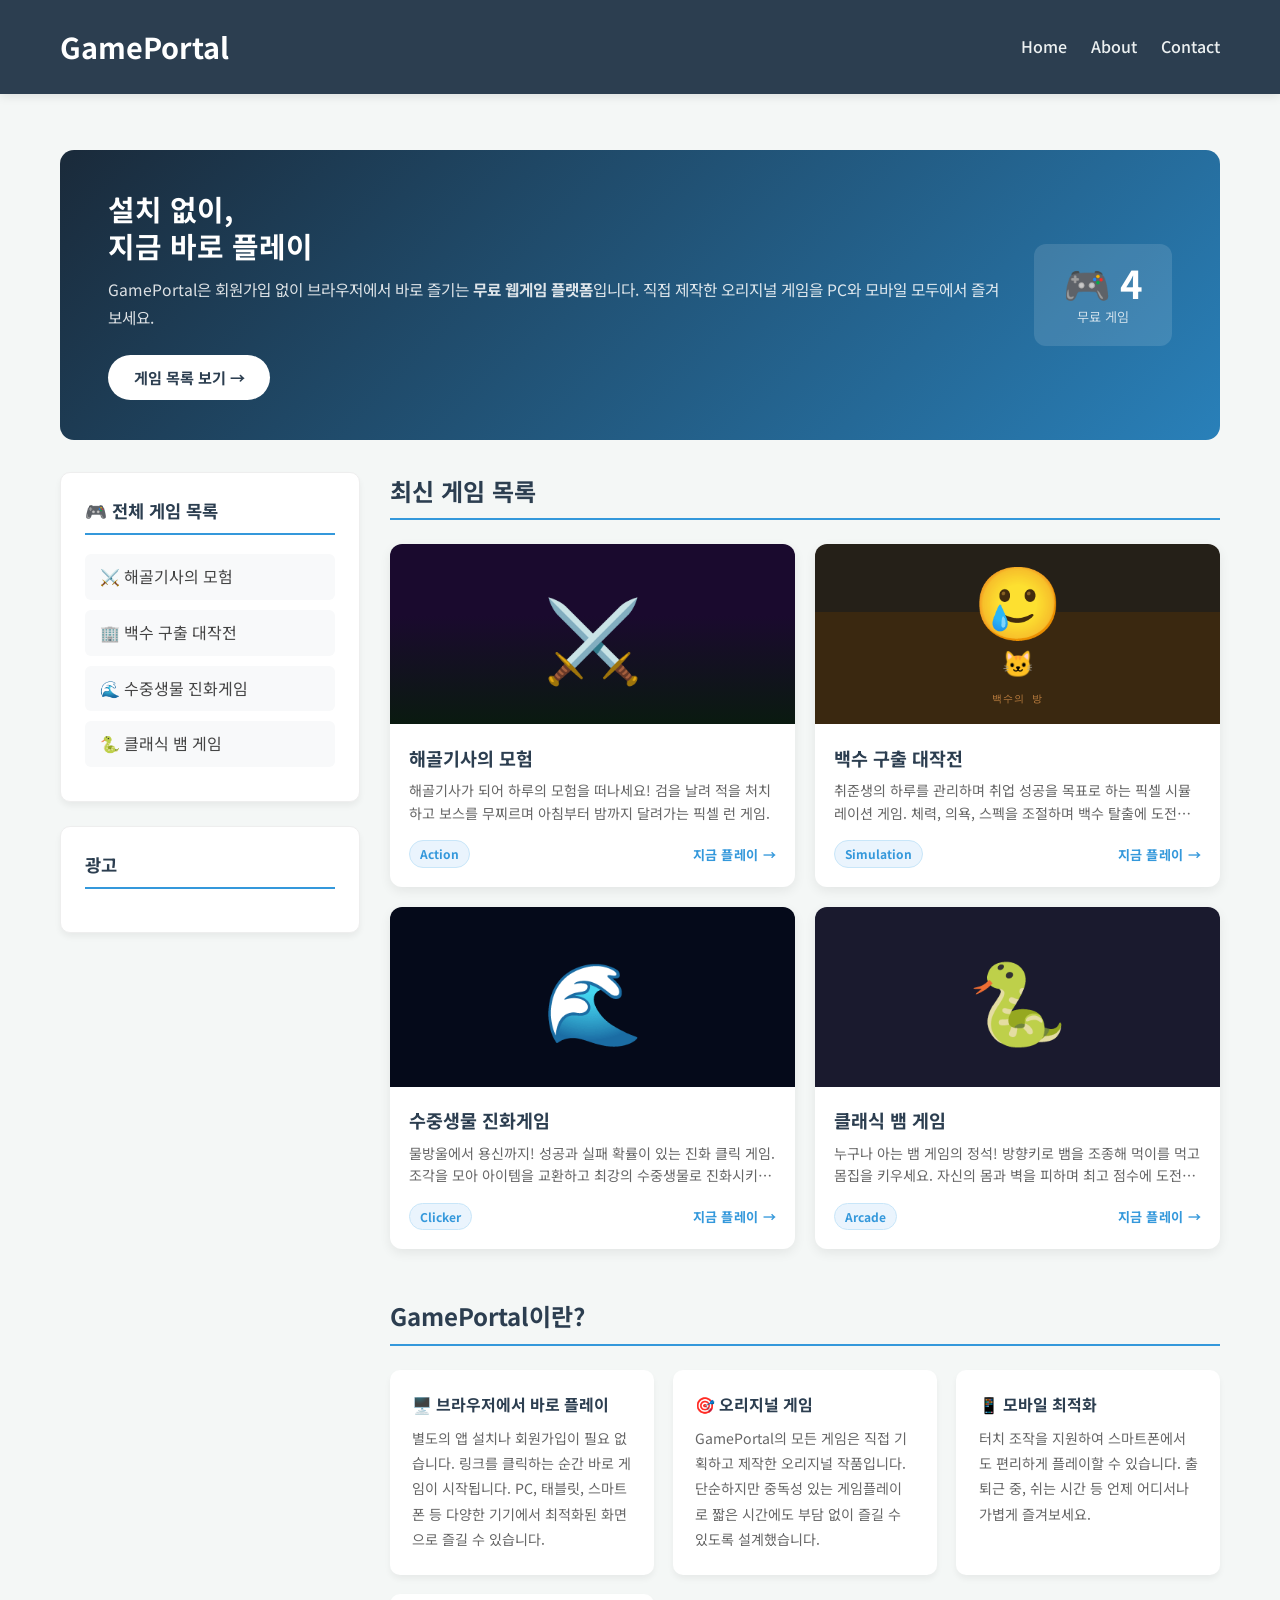
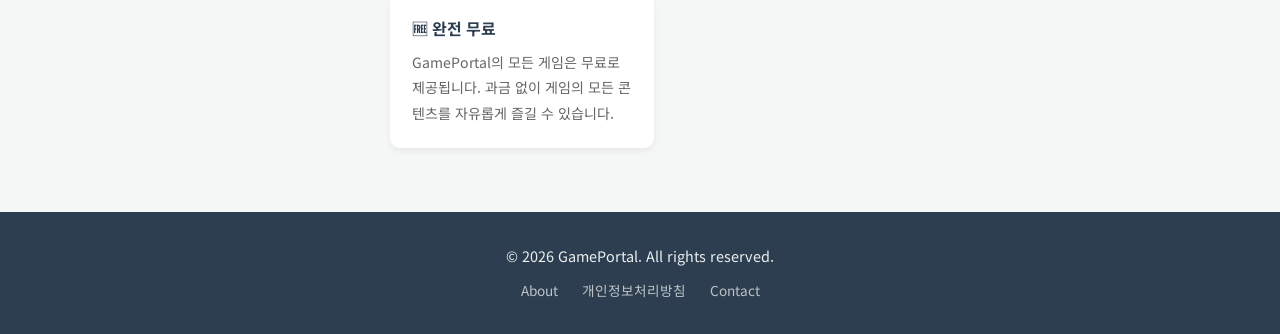
==== index.html @ b1a22ecf "feat: 해골기사의 모험 게임 추가 - 새 게임: SKULL KNIGHT - 해골기사 런 액션 게임   - 공룡 → 해골기사 캐릭터 (투구/흉갑/방패/해골 머리/붉은 눈)   -" ====
<!DOCTYPE html>
<html lang="ko">
<head>
    <meta charset="UTF-8">
    <meta name="viewport" content="width=device-width, initial-scale=1.0">
    <title>GamePortal - 무료 웹게임 플랫폼</title>
    <meta name="description" content="설치 없이 바로 즐기는 무료 웹게임 플랫폼. 시뮬레이션, 아케이드, 클릭 게임 등 다양한 오리지널 게임을 브라우저에서 바로 플레이하세요.">
    <meta name="keywords" content="무료게임, 웹게임, 브라우저게임, 뱀게임, 시뮬레이션게임, 클릭게임, 온라인게임">
    <link rel="canonical" href="https://game-vhy.pages.dev/">
    <!-- Open Graph -->
    <meta property="og:type" content="website">
    <meta property="og:title" content="GamePortal - 무료 웹게임 플랫폼">
    <meta property="og:description" content="설치 없이 바로 즐기는 무료 웹게임 플랫폼. 시뮬레이션, 아케이드, 클릭 게임 등 다양한 오리지널 게임을 브라우저에서 바로 플레이하세요.">
    <meta property="og:url" content="https://game-vhy.pages.dev/">
    <meta property="og:locale" content="ko_KR">
    <meta name="twitter:card" content="summary">
    <meta name="twitter:title" content="GamePortal - 무료 웹게임 플랫폼">
    <meta name="twitter:description" content="설치 없이 바로 즐기는 무료 웹게임 플랫폼. 오리지널 게임을 지금 바로 플레이하세요.">
    <!-- JSON-LD 구조화 데이터 -->
    <script type="application/ld+json">
    {
      "@context": "https://schema.org",
      "@graph": [
        {
          "@type": "WebSite",
          "name": "GamePortal",
          "url": "https://game-vhy.pages.dev/",
          "description": "설치 없이 바로 즐기는 무료 웹게임 플랫폼. 오리지널 게임을 브라우저에서 바로 플레이하세요.",
          "inLanguage": "ko"
        },
        {
          "@type": "ItemList",
          "name": "GamePortal 게임 목록",
          "itemListElement": [
            {
              "@type": "ListItem",
              "position": 1,
              "name": "해골기사의 모험",
              "url": "https://game-vhy.pages.dev/games/skull-knight/index.html",
              "description": "해골기사가 되어 검을 날리며 하루의 모험을 달리는 픽셀 런 액션 게임"
            },
            {
              "@type": "ListItem",
              "position": 2,
              "name": "백수 구출 대작전",
              "url": "https://game-vhy.pages.dev/games/baksoo-game/index.html",
              "description": "취준생의 하루를 관리하며 취업 성공을 목표로 하는 픽셀 시뮬레이션 게임"
            },
            {
              "@type": "ListItem",
              "position": 3,
              "name": "수중생물 진화게임",
              "url": "https://game-vhy.pages.dev/games/aqua-evolution/index.html",
              "description": "물방울에서 용신까지, 성공/실패 확률이 있는 진화 클릭 게임"
            },
            {
              "@type": "ListItem",
              "position": 4,
              "name": "클래식 뱀 게임",
              "url": "https://game-vhy.pages.dev/games/snake/index.html",
              "description": "방향키로 뱀을 조종해 먹이를 먹고 몸집을 키우는 클래식 아케이드 게임"
            }
          ]
        }
      ]
    }
    </script>
    <link rel="stylesheet" href="style.css">
    <link href="https://fonts.googleapis.com/css2?family=Noto+Sans+KR:wght@400;700&display=swap" rel="stylesheet">
    <meta name="google-site-verification" content="uTg0WEeJPOnc0iMuNNExhLnkAziZhYDkIhC0jt1nSCg" />
    <!-- Google tag (gtag.js) -->
    <script async src="https://www.googletagmanager.com/gtag/js?id=G-99PTTPMZ02"></script>
    <script>
      window.dataLayer = window.dataLayer || [];
      function gtag(){dataLayer.push(arguments);}
      gtag('js', new Date());
      gtag('config', 'G-99PTTPMZ02');
    </script>
    <!-- Microsoft Clarity -->
    <script type="text/javascript">
      (function(c,l,a,r,i,t,y){
          c[a]=c[a]||function(){(c[a].q=c[a].q||[]).push(arguments)};
          t=l.createElement(r);t.async=1;t.src="https://www.clarity.ms/tag/"+i;
          y=l.getElementsByTagName(r)[0];y.parentNode.insertBefore(t,y);
      })(window, document, "clarity", "script", "vz4x98danc");
    </script>
    <meta name="google-adsense-account" content="ca-pub-4257571340496419">
    <script async src="https://pagead2.googlesyndication.com/pagead/js/adsbygoogle.js?client=ca-pub-4257571340496419" crossorigin="anonymous"></script>
</head>
<body>
    <header class="header">
        <div class="container header-container">
            <h1 class="logo">GamePortal</h1>
            <nav class="nav">
                <ul>
                    <li><a href="index.html">Home</a></li>
                    <li><a href="about.html">About</a></li>
                    <li><a href="contact.html">Contact</a></li>
                </ul>
            </nav>
        </div>
    </header>

    <div class="ad-top-container container">
        <ins class="adsbygoogle"
             style="display:block"
             data-ad-client="ca-pub-4257571340496419"
             data-ad-slot="auto"
             data-ad-format="auto"
             data-full-width-responsive="true"></ins>
        <script>(adsbygoogle = window.adsbygoogle || []).push({});</script>
    </div>

    <!-- 사이트 소개 히어로 섹션 -->
    <section class="hero container">
        <div class="hero-text">
            <div class="hero-body">
                <h2 class="hero-title">설치 없이,<br>지금 바로 플레이</h2>
                <p class="hero-desc">GamePortal은 회원가입 없이 브라우저에서 바로 즐기는 <strong>무료 웹게임 플랫폼</strong>입니다. 직접 제작한 오리지널 게임을 PC와 모바일 모두에서 즐겨보세요.</p>
                <a href="#games" class="hero-btn">게임 목록 보기 →</a>
            </div>
            <div class="hero-badge">
                <div class="num">🎮 4</div>
                <div class="label">무료 게임</div>
            </div>
        </div>
    </section>

    <main class="main-content container">
        <aside class="sidebar">
            <div class="sidebar-section">
                <h3 class="sidebar-title">🎮 전체 게임 목록</h3>
                <ul class="sidebar-list">
                    <li><a href="games/skull-knight/index.html">⚔️ 해골기사의 모험</a></li>
                    <li><a href="games/baksoo-game/index.html">🏢 백수 구출 대작전</a></li>
                    <li><a href="games/aqua-evolution/index.html">🌊 수중생물 진화게임</a></li>
                    <li><a href="games/snake/index.html">🐍 클래식 뱀 게임</a></li>
                </ul>
            </div>

            <div class="sidebar-section">
                <h3 class="sidebar-title">광고</h3>
                <ins class="adsbygoogle"
                     style="display:block"
                     data-ad-client="ca-pub-4257571340496419"
                     data-ad-slot="auto"
                     data-ad-format="auto"
                     data-full-width-responsive="true"></ins>
                <script>(adsbygoogle = window.adsbygoogle || []).push({});</script>
            </div>
        </aside>

        <section class="game-section">
            <h2 class="section-title" id="games">최신 게임 목록</h2>
            <div class="game-grid">
                <!-- Game Card 0: 해골기사의 모험 (최신) -->
                <a href="games/skull-knight/index.html" class="game-card">
                    <div class="game-thumbnail" style="background: linear-gradient(180deg, #1a0a2e 40%, #0a1a10 100%); display: flex; align-items: center; justify-content: center; font-size: 5rem;">
                        ⚔️
                    </div>
                    <div class="game-info">
                        <h3 class="game-title">해골기사의 모험</h3>
                        <p class="game-desc">해골기사가 되어 하루의 모험을 떠나세요! 검을 날려 적을 처치하고 보스를 무찌르며 아침부터 밤까지 달려가는 픽셀 런 게임.</p>
                        <div class="game-card-footer">
                            <span class="game-category">Action</span>
                            <span class="game-play-btn">지금 플레이 →</span>
                        </div>
                    </div>
                </a>

                <!-- Game Card 1: 백수 구출 대작전 -->
                <a href="games/baksoo-game/index.html" class="game-card">
                    <div class="game-thumbnail" style="background: linear-gradient(180deg, #252018 38%, #3a2810 38%); display: flex; flex-direction: column; align-items: center; justify-content: center; gap: 8px;">
                        <div style="font-size:4.5rem; line-height:1;">🥲</div>
                        <div style="font-size:1.6rem;">🐱</div>
                        <div style="font-size:0.65rem; color:#c08040; letter-spacing:0.1em; font-family:monospace;">백수의 방</div>
                    </div>
                    <div class="game-info">
                        <h3 class="game-title">백수 구출 대작전</h3>
                        <p class="game-desc">취준생의 하루를 관리하며 취업 성공을 목표로 하는 픽셀 시뮬레이션 게임. 체력, 의욕, 스펙을 조절하며 백수 탈출에 도전하세요!</p>
                        <div class="game-card-footer">
                            <span class="game-category">Simulation</span>
                            <span class="game-play-btn">지금 플레이 →</span>
                        </div>
                    </div>
                </a>

                <!-- Game Card 2: 수중생물 진화게임 -->
                <a href="games/aqua-evolution/index.html" class="game-card">
                    <div class="game-thumbnail" style="background: #050a1a; display: flex; align-items: center; justify-content: center; font-size: 5rem;">
                        🌊
                    </div>
                    <div class="game-info">
                        <h3 class="game-title">수중생물 진화게임</h3>
                        <p class="game-desc">물방울에서 용신까지! 성공과 실패 확률이 있는 진화 클릭 게임. 조각을 모아 아이템을 교환하고 최강의 수중생물로 진화시키세요.</p>
                        <div class="game-card-footer">
                            <span class="game-category">Clicker</span>
                            <span class="game-play-btn">지금 플레이 →</span>
                        </div>
                    </div>
                </a>

                <!-- Game Card 3: 뱀 게임 -->
                <a href="games/snake/index.html" class="game-card">
                    <div class="game-thumbnail" style="background: #1a1a2e; display: flex; align-items: center; justify-content: center; font-size: 5rem;">
                        🐍
                    </div>
                    <div class="game-info">
                        <h3 class="game-title">클래식 뱀 게임</h3>
                        <p class="game-desc">누구나 아는 뱀 게임의 정석! 방향키로 뱀을 조종해 먹이를 먹고 몸집을 키우세요. 자신의 몸과 벽을 피하며 최고 점수에 도전하세요.</p>
                        <div class="game-card-footer">
                            <span class="game-category">Arcade</span>
                            <span class="game-play-btn">지금 플레이 →</span>
                        </div>
                    </div>
                </a>
            </div>

            <!-- 사이트 소개 텍스트 섹션 (콘텐츠 보강) -->
            <section class="info-section">
                <h2 class="section-title" style="margin-top: 3rem;">GamePortal이란?</h2>
                <div class="info-grid">
                    <div class="info-item">
                        <h3>🖥️ 브라우저에서 바로 플레이</h3>
                        <p>별도의 앱 설치나 회원가입이 필요 없습니다. 링크를 클릭하는 순간 바로 게임이 시작됩니다. PC, 태블릿, 스마트폰 등 다양한 기기에서 최적화된 화면으로 즐길 수 있습니다.</p>
                    </div>
                    <div class="info-item">
                        <h3>🎯 오리지널 게임</h3>
                        <p>GamePortal의 모든 게임은 직접 기획하고 제작한 오리지널 작품입니다. 단순하지만 중독성 있는 게임플레이로 짧은 시간에도 부담 없이 즐길 수 있도록 설계했습니다.</p>
                    </div>
                    <div class="info-item">
                        <h3>📱 모바일 최적화</h3>
                        <p>터치 조작을 지원하여 스마트폰에서도 편리하게 플레이할 수 있습니다. 출퇴근 중, 쉬는 시간 등 언제 어디서나 가볍게 즐겨보세요.</p>
                    </div>
                    <div class="info-item">
                        <h3>🆓 완전 무료</h3>
                        <p>GamePortal의 모든 게임은 무료로 제공됩니다. 과금 없이 게임의 모든 콘텐츠를 자유롭게 즐길 수 있습니다.</p>
                    </div>
                </div>
            </section>
        </section>
    </main>

    <footer class="footer">
        <div class="container footer-container">
            <p>&copy; 2026 GamePortal. All rights reserved.</p>
            <div class="footer-links">
                <a href="about.html">About</a>
                <a href="privacy.html">개인정보처리방침</a>
                <a href="contact.html">Contact</a>
            </div>
        </div>
    </footer>

    <script src="main.js"></script>
</body>
</html>
---- style.css ----
/* Reset & Basic Styles */
* {
    margin: 0;
    padding: 0;
    box-sizing: border-box;
}

body {
    font-family: 'Noto Sans KR', sans-serif;
    background-color: #f4f7f6;
    color: #333;
    line-height: 1.6;
}

.container {
    max-width: 1200px;
    margin: 0 auto;
    padding: 0 20px;
}

/* Header */
.header {
    background-color: #2c3e50;
    color: #fff;
    padding: 1.5rem 0;
    box-shadow: 0 2px 10px rgba(0,0,0,0.1);
    position: sticky;
    top: 0;
    z-index: 100;
}

.header-container {
    display: flex;
    justify-content: space-between;
    align-items: center;
}

.logo {
    font-size: 1.8rem;
    font-weight: 700;
}

.nav ul {
    list-style: none;
    display: flex;
    gap: 1.5rem;
}

.nav a {
    color: #ecf0f1;
    text-decoration: none;
    font-weight: 500;
    transition: color 0.3s ease;
}

.nav a:hover {
    color: #3498db;
}

/* Main Layout (Flexbox for Grid + Sidebar) */
.main-content {
    display: flex;
    gap: 30px;
    margin-top: 2rem;
    margin-bottom: 4rem;
}

.game-section {
    flex: 3;
}

.sidebar {
    flex: 1;
    min-width: 300px;
}

/* Section Titles */
.section-title {
    font-size: 1.5rem;
    margin-bottom: 1.5rem;
    padding-bottom: 0.5rem;
    border-bottom: 2px solid #3498db;
    color: #2c3e50;
}

/* Game Grid */
.game-grid {
    display: grid;
    grid-template-columns: repeat(auto-fill, minmax(280px, 1fr));
    gap: 20px;
}

.game-card {
    background: #fff;
    border-radius: 12px;
    overflow: hidden;
    text-decoration: none;
    color: inherit;
    box-shadow: 0 4px 12px rgba(0,0,0,0.07);
    transition: transform 0.25s ease, box-shadow 0.25s ease;
    display: flex;
    flex-direction: column;
}

.game-card:hover {
    transform: translateY(-6px);
    box-shadow: 0 16px 32px rgba(0,0,0,0.13);
}

.game-thumbnail {
    height: 180px;
    background-color: #ddd;
    overflow: hidden;
    position: relative;
}

.game-thumbnail img {
    width: 100%;
    height: 100%;
    object-fit: cover;
}

/* 플레이 오버레이 */
.game-thumbnail::after {
    content: '▶  지금 플레이';
    position: absolute;
    inset: 0;
    background: rgba(0,0,0,0.5);
    color: #fff;
    font-size: 1rem;
    font-weight: 700;
    display: flex;
    align-items: center;
    justify-content: center;
    opacity: 0;
    transition: opacity 0.25s ease;
    letter-spacing: 0.05em;
}

.game-card:hover .game-thumbnail::after {
    opacity: 1;
}

.empty-thumbnail {
    width: 100%;
    height: 100%;
    display: flex;
    align-items: center;
    justify-content: center;
    color: #888;
    background: #e9ecef;
    font-size: 0.9rem;
    text-align: center;
    padding: 1rem;
}

.game-info {
    padding: 1.2rem;
    flex-grow: 1;
    display: flex;
    flex-direction: column;
}

.game-title {
    font-size: 1.15rem;
    margin-bottom: 0.4rem;
    color: #2c3e50;
    font-weight: 700;
}

.game-desc {
    font-size: 0.88rem;
    color: #666;
    margin-bottom: 1rem;
    line-height: 1.6;
    flex-grow: 1;
    display: -webkit-box;
    -webkit-line-clamp: 2;
    -webkit-box-orient: vertical;
    overflow: hidden;
}

.game-card-footer {
    display: flex;
    align-items: center;
    justify-content: space-between;
    margin-top: auto;
}

.game-category {
    font-size: 0.75rem;
    background: #eaf4fd;
    color: #3498db;
    padding: 3px 10px;
    border-radius: 20px;
    display: inline-block;
    font-weight: 700;
    border: 1px solid #c8e6f9;
}

.game-play-btn {
    font-size: 0.82rem;
    color: #3498db;
    font-weight: 700;
    letter-spacing: 0.02em;
}
/* Sidebar Styles */
.sidebar {
    flex: 0 0 280px; /* 고정 너비 할당 */
}

.sidebar-section {
    background: #fff;
    padding: 1.5rem;
    border-radius: 10px;
    margin-bottom: 1.5rem;
    box-shadow: 0 4px 6px rgba(0,0,0,0.05);
    border: 1px solid #eee;
}

.sidebar-title {
    font-size: 1.1rem;
    margin-bottom: 1.2rem;
    color: #2c3e50;
    border-bottom: 2px solid #3498db;
    padding-bottom: 8px;
    display: flex;
    align-items: center;
    gap: 8px;
}

.sidebar-list {
    list-style: none;
}

.sidebar-list li {
    margin-bottom: 10px;
}

.sidebar-list a {
    color: #444;
    text-decoration: none;
    font-size: 1rem;
    display: block;
    padding: 10px 12px;
    border-radius: 6px;
    background: #f8f9fa;
    transition: all 0.2s ease;
    border-left: 3px solid transparent;
}

.sidebar-list a:hover:not(.disabled) {
    background: #e9ecef;
    color: #3498db;
    border-left: 3px solid #3498db;
    transform: translateX(5px);
}

.sidebar-list a.disabled {
    color: #aaa;
    cursor: not-allowed;
    background: #f1f1f1;
}

/* Sidebar Ad Container */
/* ───────── GOOGLE ADS PLACEHOLDERS ───────── */
/* Layout consideration for ads: 
   - Ensure proper margins/paddings to prevent layout shift.
   - Set minimum height for placeholders to simulate ad space.
*/

/* Header Top Ad Container */
.ad-top-container {
    margin-top: 1.5rem;
}

.top-ad {
    width: 100%;
    min-height: 90px; /* Standard Leaderboard height */
    background: #e1e4e8;
    display: flex;
    align-items: center;
    justify-content: center;
    border: 1px dashed #adb5bd;
    border-radius: 5px;
    color: #6c757d;
    font-size: 0.85rem;
}

/* Sidebar Ad Container */
.sidebar-ad {
    width: 100%;
    min-height: 250px; /* Standard Medium Rectangle (300x250) */
    background: #f8f9fa;
    display: flex;
    align-items: center;
    justify-content: center;
    border: 1px dashed #ced4da;
    border-radius: 5px;
    color: #adb5bd;
    font-size: 0.85rem;
    margin: 10px 0;
}

/* Hero Section */
.hero {
    padding: 2rem 20px 0;
}

.hero-text {
    background: linear-gradient(135deg, #1a2a3a, #2980b9);
    border-radius: 14px;
    padding: 2.5rem 3rem;
    color: #fff;
    display: flex;
    align-items: center;
    justify-content: space-between;
    gap: 2rem;
}

.hero-title {
    font-size: 1.8rem;
    font-weight: 700;
    margin-bottom: 0.7rem;
    line-height: 1.3;
}

.hero-desc {
    font-size: 0.98rem;
    line-height: 1.8;
    color: rgba(255,255,255,0.85);
    margin-bottom: 1.4rem;
}

.hero-btn {
    display: inline-block;
    background: #fff;
    color: #2c3e50;
    font-weight: 700;
    font-size: 0.95rem;
    padding: 0.65rem 1.6rem;
    border-radius: 30px;
    text-decoration: none;
    transition: background 0.2s, transform 0.15s;
}

.hero-btn:hover {
    background: #eaf4fd;
    transform: scale(1.04);
}

.hero-badge {
    flex-shrink: 0;
    background: rgba(255,255,255,0.12);
    border-radius: 12px;
    padding: 1.2rem 1.8rem;
    text-align: center;
}

.hero-badge .num {
    font-size: 2.4rem;
    font-weight: 700;
    line-height: 1;
}

.hero-badge .label {
    font-size: 0.82rem;
    color: rgba(255,255,255,0.75);
    margin-top: 0.3rem;
}

/* Info Section */
.info-section {
    margin-top: 1rem;
}

.info-grid {
    display: grid;
    grid-template-columns: repeat(auto-fit, minmax(260px, 1fr));
    gap: 1.2rem;
    margin-top: 1rem;
}

.info-item {
    background: #fff;
    border-radius: 10px;
    padding: 1.4rem;
    box-shadow: 0 4px 6px rgba(0,0,0,0.05);
}

.info-item h3 {
    font-size: 1rem;
    color: #2c3e50;
    margin-bottom: 0.5rem;
}

.info-item p {
    font-size: 0.88rem;
    color: #666;
    line-height: 1.8;
}

/* Footer */
.footer {
    background: #2c3e50;
    color: #ecf0f1;
    padding: 2rem 0;
    text-align: center;
    font-size: 0.9rem;
}

.footer-container {
    display: flex;
    flex-direction: column;
    align-items: center;
    gap: 0.8rem;
}

.footer-links {
    display: flex;
    gap: 1.5rem;
}

.footer-links a {
    color: #bdc3c7;
    text-decoration: none;
    font-size: 0.85rem;
    transition: color 0.2s;
}

.footer-links a:hover {
    color: #fff;
}

/* Feedback Section */
.feedback-section {
    margin-top: 4rem;
    padding-top: 2rem;
    border-top: 1px solid #ddd;
}

.feedback-container {
    background: #fff;
    padding: 2rem;
    border-radius: 10px;
    box-shadow: 0 4px 15px rgba(0,0,0,0.05);
}

.feedback-intro {
    font-size: 1rem;
    color: #555;
    margin-bottom: 2rem;
    padding-bottom: 1rem;
    border-bottom: 1px dashed #eee;
}

#disqus_thread {
    min-height: 200px;
}

/* Responsive Design */
@media (max-width: 992px) {
    .main-content {
        flex-direction: column;
    }
    .sidebar {
        min-width: 100%;
    }
}

@media (max-width: 700px) {
    .hero-text {
        flex-direction: column;
        padding: 1.8rem 1.5rem;
        gap: 1.2rem;
    }
    .hero-title {
        font-size: 1.4rem;
    }
    .hero-badge {
        width: 100%;
    }
}

@media (max-width: 600px) {
    .header-container {
        flex-direction: column;
        gap: 0.8rem;
    }
    .nav ul {
        gap: 1rem;
    }
    .game-grid {
        grid-template-columns: 1fr;
    }
}
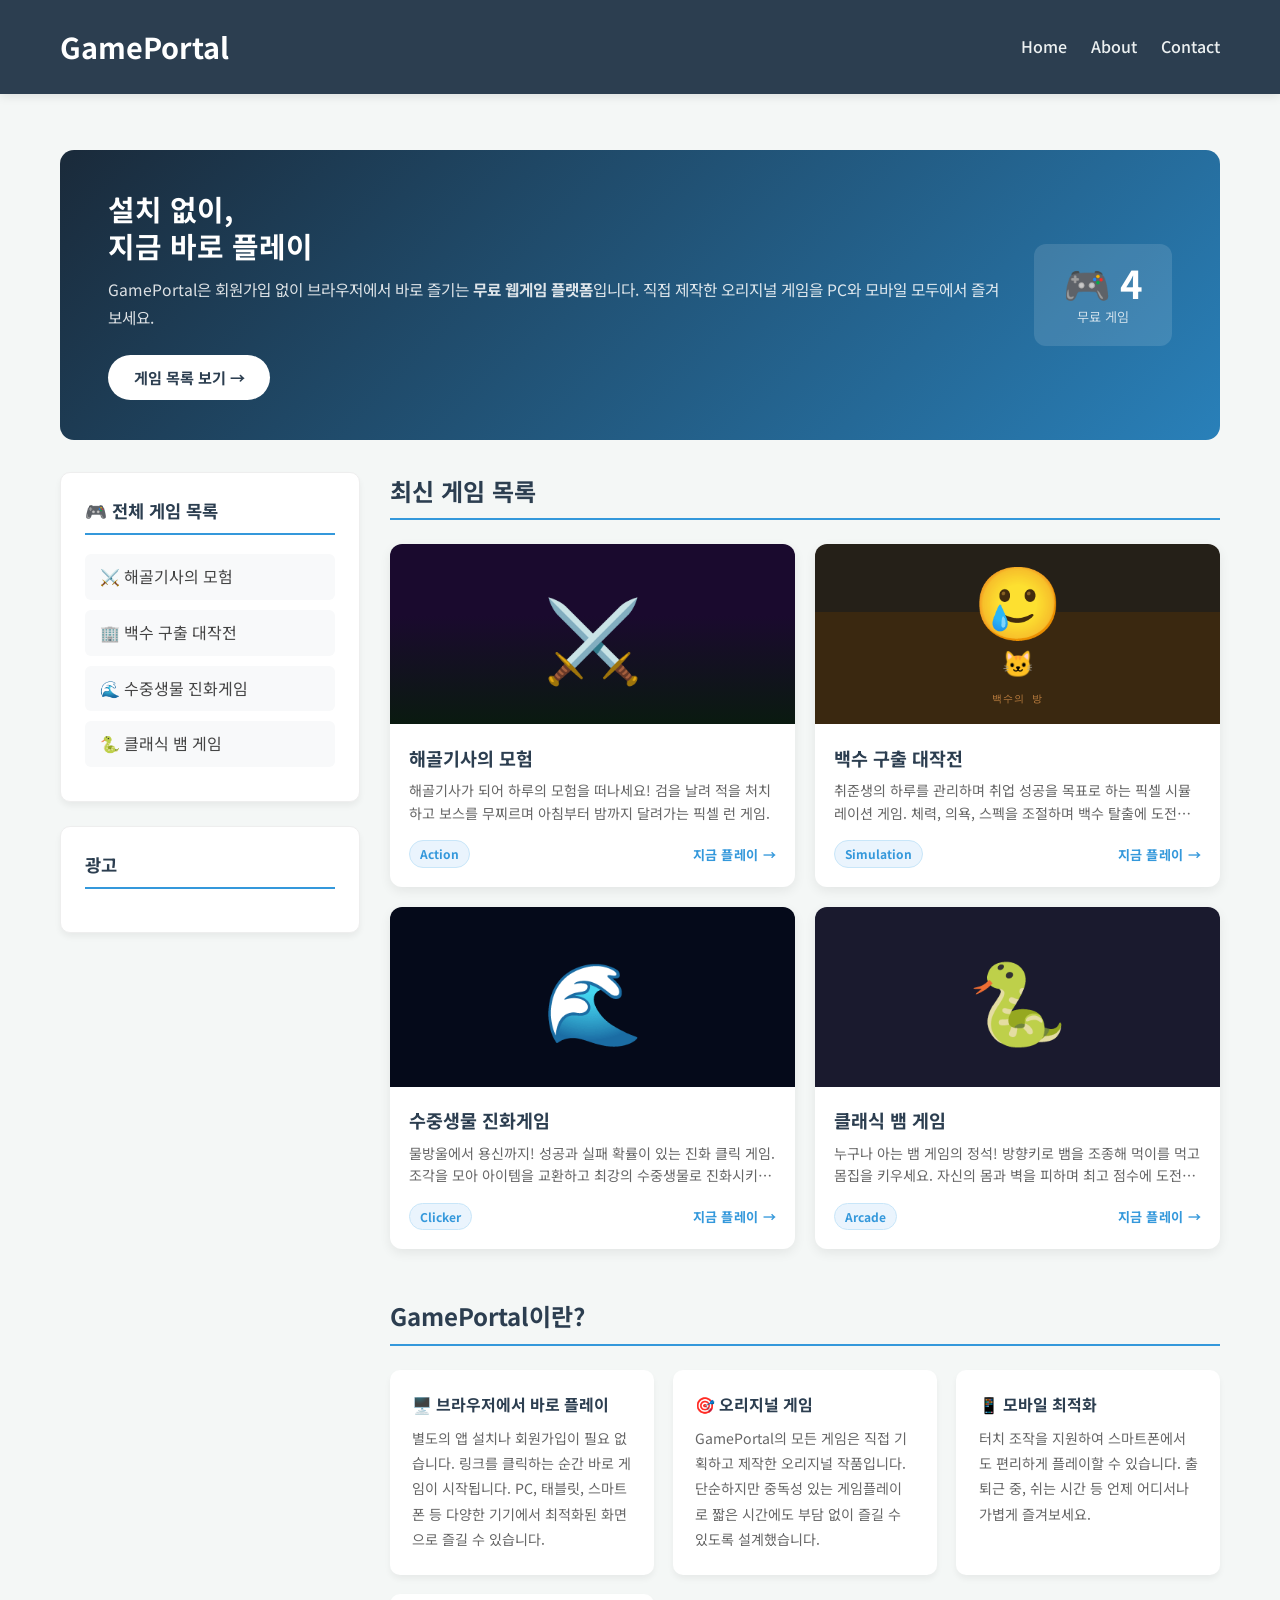
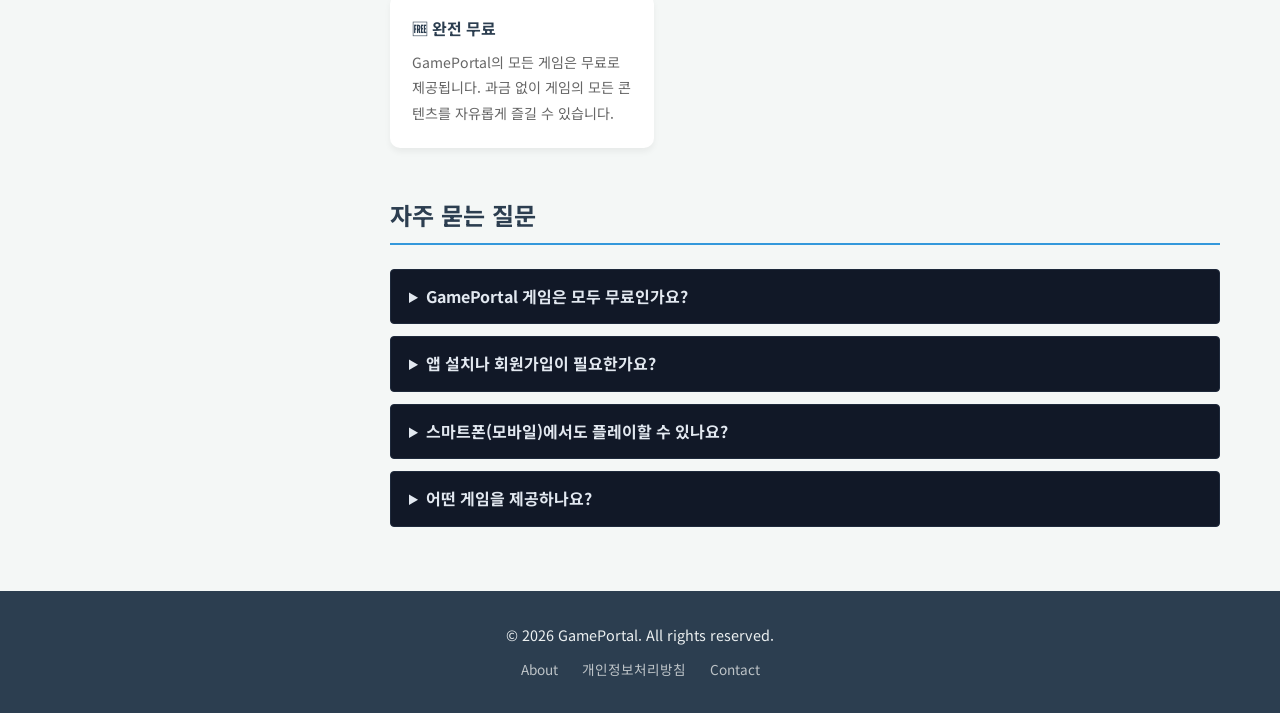
==== commit bb6aac2a: "feat: 전체 페이지 SEO 종합 최적화 (크롤 가능 텍스트, FAQ 스키마, 내부 링크) - 모든 게임 페이지에 H1/H2 크롤 가능 텍스트 섹션 추가 (씬 콘텐츠 해소) - " ====
--- a/index.html
+++ b/index.html
@@ -5,7 +5,7 @@
     <meta name="viewport" content="width=device-width, initial-scale=1.0">
     <title>GamePortal - 무료 웹게임 플랫폼</title>
     <meta name="description" content="설치 없이 바로 즐기는 무료 웹게임 플랫폼. 시뮬레이션, 아케이드, 클릭 게임 등 다양한 오리지널 게임을 브라우저에서 바로 플레이하세요.">
-    <meta name="keywords" content="무료게임, 웹게임, 브라우저게임, 뱀게임, 시뮬레이션게임, 클릭게임, 온라인게임">
+    <meta name="keywords" content="무료게임, 무료 웹게임, 브라우저게임, 온라인게임, 설치없는게임, 뱀게임, 픽셀게임, 시뮬레이션게임, 클릭게임, 아케이드게임, 해골기사, 백수게임, 취준생게임, 수중생물진화게임, 모바일게임">
     <link rel="canonical" href="https://game-vhy.pages.dev/">
     <!-- Open Graph -->
     <meta property="og:type" content="website">
@@ -27,6 +27,37 @@
           "url": "https://game-vhy.pages.dev/",
           "description": "설치 없이 바로 즐기는 무료 웹게임 플랫폼. 오리지널 게임을 브라우저에서 바로 플레이하세요.",
           "inLanguage": "ko"
+        },
+        {
+          "@type": "Organization",
+          "name": "GamePortal",
+          "url": "https://game-vhy.pages.dev/",
+          "description": "설치 없이 브라우저에서 바로 즐기는 무료 웹게임 플랫폼"
+        },
+        {
+          "@type": "FAQPage",
+          "mainEntity": [
+            {
+              "@type": "Question",
+              "name": "GamePortal 게임은 무료인가요?",
+              "acceptedAnswer": {"@type": "Answer", "text": "네, GamePortal의 모든 게임은 완전 무료입니다. 과금 없이 모든 콘텐츠를 즐길 수 있습니다."}
+            },
+            {
+              "@type": "Question",
+              "name": "앱 설치나 회원가입이 필요한가요?",
+              "acceptedAnswer": {"@type": "Answer", "text": "아니요. 설치나 회원가입 없이 브라우저에서 링크 클릭만으로 바로 플레이할 수 있습니다."}
+            },
+            {
+              "@type": "Question",
+              "name": "모바일(스마트폰)에서도 플레이할 수 있나요?",
+              "acceptedAnswer": {"@type": "Answer", "text": "네. GamePortal의 모든 게임은 터치 조작을 지원하여 스마트폰과 태블릿에서도 즐길 수 있습니다."}
+            },
+            {
+              "@type": "Question",
+              "name": "어떤 게임이 있나요?",
+              "acceptedAnswer": {"@type": "Answer", "text": "해골기사의 모험(픽셀 런 액션), 백수 구출 대작전(취준생 시뮬레이션), 수중생물 진화게임(클릭 진화), 클래식 뱀 게임(아케이드) 4종의 오리지널 게임을 제공합니다."}
+            }
+          ]
         },
         {
           "@type": "ItemList",
@@ -238,6 +269,29 @@
                     </div>
                 </div>
             </section>
+
+            <!-- FAQ 섹션 -->
+            <section class="info-section" style="margin-top:3rem;">
+                <h2 class="section-title">자주 묻는 질문</h2>
+                <div style="display:flex;flex-direction:column;gap:12px;margin-top:1rem;">
+                    <details style="background:#111827;border:1px solid #1e293b;border-radius:4px;padding:14px 18px;">
+                        <summary style="cursor:pointer;font-weight:700;color:#e2e8f0;">GamePortal 게임은 모두 무료인가요?</summary>
+                        <p style="margin-top:8px;color:#94a3b8;line-height:1.8;">네, GamePortal의 모든 게임은 완전 무료입니다. 유료 결제 없이 모든 콘텐츠를 즐길 수 있습니다.</p>
+                    </details>
+                    <details style="background:#111827;border:1px solid #1e293b;border-radius:4px;padding:14px 18px;">
+                        <summary style="cursor:pointer;font-weight:700;color:#e2e8f0;">앱 설치나 회원가입이 필요한가요?</summary>
+                        <p style="margin-top:8px;color:#94a3b8;line-height:1.8;">아니요. 별도의 앱 설치나 회원가입 없이 브라우저에서 링크 클릭만으로 즉시 플레이할 수 있습니다.</p>
+                    </details>
+                    <details style="background:#111827;border:1px solid #1e293b;border-radius:4px;padding:14px 18px;">
+                        <summary style="cursor:pointer;font-weight:700;color:#e2e8f0;">스마트폰(모바일)에서도 플레이할 수 있나요?</summary>
+                        <p style="margin-top:8px;color:#94a3b8;line-height:1.8;">네. 모든 게임이 터치 조작을 지원합니다. 아이폰, 안드로이드 스마트폰, 태블릿 등에서 모두 플레이 가능합니다.</p>
+                    </details>
+                    <details style="background:#111827;border:1px solid #1e293b;border-radius:4px;padding:14px 18px;">
+                        <summary style="cursor:pointer;font-weight:700;color:#e2e8f0;">어떤 게임을 제공하나요?</summary>
+                        <p style="margin-top:8px;color:#94a3b8;line-height:1.8;"><a href="games/skull-knight/index.html" style="color:#818cf8;">해골기사의 모험</a>(픽셀 런 액션), <a href="games/baksoo-game/index.html" style="color:#818cf8;">백수 구출 대작전</a>(취준생 시뮬레이션), <a href="games/aqua-evolution/index.html" style="color:#818cf8;">수중생물 진화게임</a>(클릭 진화), <a href="games/snake/index.html" style="color:#818cf8;">클래식 뱀 게임</a>(아케이드) 4종의 오리지널 게임을 제공합니다.</p>
+                    </details>
+                </div>
+            </section>
         </section>
     </main>
 
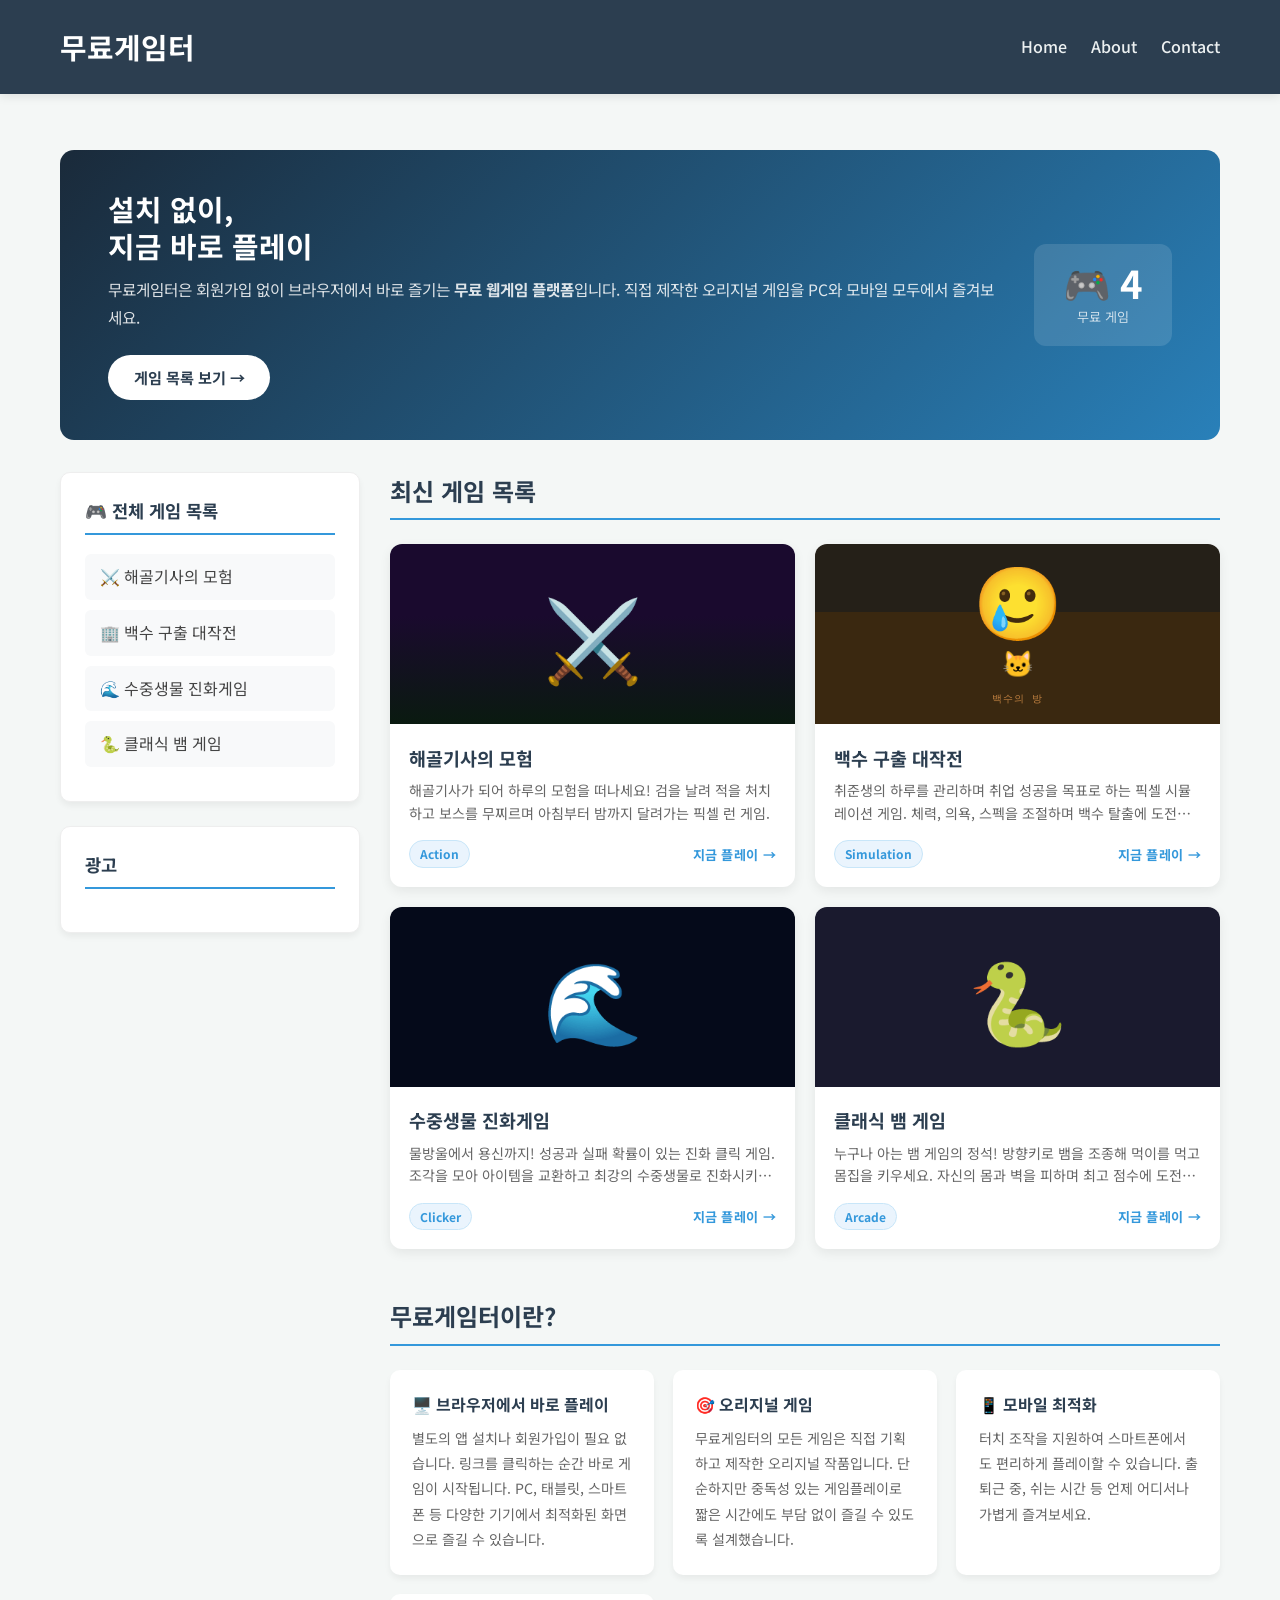
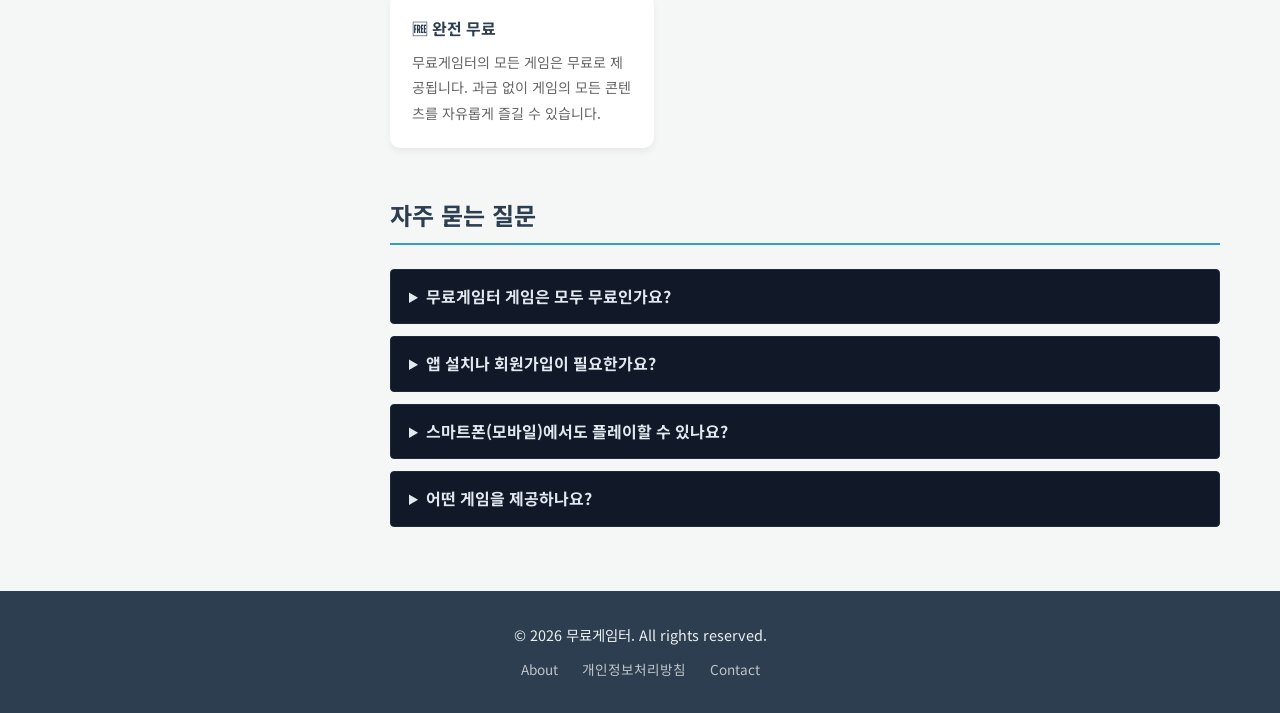
==== commit e7163bbd: "feat: 포털명 무료게임터로 변경 + 전 페이지 robots 메타태그 추가 - GamePortal → 무료게임터 (8개 파일 전체, 59곳) - 타이틀 키워드 우선 구조로 개선 " ====
--- a/index.html
+++ b/index.html
@@ -3,19 +3,21 @@
 <head>
     <meta charset="UTF-8">
     <meta name="viewport" content="width=device-width, initial-scale=1.0">
-    <title>GamePortal - 무료 웹게임 플랫폼</title>
-    <meta name="description" content="설치 없이 바로 즐기는 무료 웹게임 플랫폼. 시뮬레이션, 아케이드, 클릭 게임 등 다양한 오리지널 게임을 브라우저에서 바로 플레이하세요.">
+    <title>무료게임터 — 설치없는 무료 웹게임 모음</title>
+    <meta name="description" content="무료게임터 — 설치·회원가입 없이 브라우저에서 바로 즐기는 무료 웹게임. 해골기사 런게임, 백수 시뮬레이션, 수중생물 진화게임, 뱀게임 4종 완전 무료.">
+    <meta name="robots" content="index, follow">
     <meta name="keywords" content="무료게임, 무료 웹게임, 브라우저게임, 온라인게임, 설치없는게임, 뱀게임, 픽셀게임, 시뮬레이션게임, 클릭게임, 아케이드게임, 해골기사, 백수게임, 취준생게임, 수중생물진화게임, 모바일게임">
+    <meta name="naver-site-verification" content="a60ce667fed3c7612b7364701ae4f0df9ac44468" />
     <link rel="canonical" href="https://game-vhy.pages.dev/">
     <!-- Open Graph -->
     <meta property="og:type" content="website">
-    <meta property="og:title" content="GamePortal - 무료 웹게임 플랫폼">
-    <meta property="og:description" content="설치 없이 바로 즐기는 무료 웹게임 플랫폼. 시뮬레이션, 아케이드, 클릭 게임 등 다양한 오리지널 게임을 브라우저에서 바로 플레이하세요.">
+    <meta property="og:title" content="무료게임터 — 설치없는 무료 웹게임 모음">
+    <meta property="og:description" content="설치·회원가입 없이 브라우저에서 바로 즐기는 무료 웹게임. 해골기사, 백수게임, 수중생물진화, 뱀게임 4종 완전 무료.">
     <meta property="og:url" content="https://game-vhy.pages.dev/">
     <meta property="og:locale" content="ko_KR">
     <meta name="twitter:card" content="summary">
-    <meta name="twitter:title" content="GamePortal - 무료 웹게임 플랫폼">
-    <meta name="twitter:description" content="설치 없이 바로 즐기는 무료 웹게임 플랫폼. 오리지널 게임을 지금 바로 플레이하세요.">
+    <meta name="twitter:title" content="무료게임터 — 설치없는 무료 웹게임 모음">
+    <meta name="twitter:description" content="설치·회원가입 없이 바로 즐기는 무료 웹게임. 4종 오리지널 게임 완전 무료.">
     <!-- JSON-LD 구조화 데이터 -->
     <script type="application/ld+json">
     {
@@ -23,14 +25,14 @@
       "@graph": [
         {
           "@type": "WebSite",
-          "name": "GamePortal",
+          "name": "무료게임터",
           "url": "https://game-vhy.pages.dev/",
           "description": "설치 없이 바로 즐기는 무료 웹게임 플랫폼. 오리지널 게임을 브라우저에서 바로 플레이하세요.",
           "inLanguage": "ko"
         },
         {
           "@type": "Organization",
-          "name": "GamePortal",
+          "name": "무료게임터",
           "url": "https://game-vhy.pages.dev/",
           "description": "설치 없이 브라우저에서 바로 즐기는 무료 웹게임 플랫폼"
         },
@@ -39,8 +41,8 @@
           "mainEntity": [
             {
               "@type": "Question",
-              "name": "GamePortal 게임은 무료인가요?",
-              "acceptedAnswer": {"@type": "Answer", "text": "네, GamePortal의 모든 게임은 완전 무료입니다. 과금 없이 모든 콘텐츠를 즐길 수 있습니다."}
+              "name": "무료게임터 게임은 무료인가요?",
+              "acceptedAnswer": {"@type": "Answer", "text": "네, 무료게임터의 모든 게임은 완전 무료입니다. 과금 없이 모든 콘텐츠를 즐길 수 있습니다."}
             },
             {
               "@type": "Question",
@@ -50,7 +52,7 @@
             {
               "@type": "Question",
               "name": "모바일(스마트폰)에서도 플레이할 수 있나요?",
-              "acceptedAnswer": {"@type": "Answer", "text": "네. GamePortal의 모든 게임은 터치 조작을 지원하여 스마트폰과 태블릿에서도 즐길 수 있습니다."}
+              "acceptedAnswer": {"@type": "Answer", "text": "네. 무료게임터의 모든 게임은 터치 조작을 지원하여 스마트폰과 태블릿에서도 즐길 수 있습니다."}
             },
             {
               "@type": "Question",
@@ -61,7 +63,7 @@
         },
         {
           "@type": "ItemList",
-          "name": "GamePortal 게임 목록",
+          "name": "무료게임터 게임 목록",
           "itemListElement": [
             {
               "@type": "ListItem",
@@ -121,7 +123,7 @@
 <body>
     <header class="header">
         <div class="container header-container">
-            <h1 class="logo">GamePortal</h1>
+            <h1 class="logo">무료게임터</h1>
             <nav class="nav">
                 <ul>
                     <li><a href="index.html">Home</a></li>
@@ -147,7 +149,7 @@
         <div class="hero-text">
             <div class="hero-body">
                 <h2 class="hero-title">설치 없이,<br>지금 바로 플레이</h2>
-                <p class="hero-desc">GamePortal은 회원가입 없이 브라우저에서 바로 즐기는 <strong>무료 웹게임 플랫폼</strong>입니다. 직접 제작한 오리지널 게임을 PC와 모바일 모두에서 즐겨보세요.</p>
+                <p class="hero-desc">무료게임터은 회원가입 없이 브라우저에서 바로 즐기는 <strong>무료 웹게임 플랫폼</strong>입니다. 직접 제작한 오리지널 게임을 PC와 모바일 모두에서 즐겨보세요.</p>
                 <a href="#games" class="hero-btn">게임 목록 보기 →</a>
             </div>
             <div class="hero-badge">
@@ -249,7 +251,7 @@
 
             <!-- 사이트 소개 텍스트 섹션 (콘텐츠 보강) -->
             <section class="info-section">
-                <h2 class="section-title" style="margin-top: 3rem;">GamePortal이란?</h2>
+                <h2 class="section-title" style="margin-top: 3rem;">무료게임터이란?</h2>
                 <div class="info-grid">
                     <div class="info-item">
                         <h3>🖥️ 브라우저에서 바로 플레이</h3>
@@ -257,7 +259,7 @@
                     </div>
                     <div class="info-item">
                         <h3>🎯 오리지널 게임</h3>
-                        <p>GamePortal의 모든 게임은 직접 기획하고 제작한 오리지널 작품입니다. 단순하지만 중독성 있는 게임플레이로 짧은 시간에도 부담 없이 즐길 수 있도록 설계했습니다.</p>
+                        <p>무료게임터의 모든 게임은 직접 기획하고 제작한 오리지널 작품입니다. 단순하지만 중독성 있는 게임플레이로 짧은 시간에도 부담 없이 즐길 수 있도록 설계했습니다.</p>
                     </div>
                     <div class="info-item">
                         <h3>📱 모바일 최적화</h3>
@@ -265,7 +267,7 @@
                     </div>
                     <div class="info-item">
                         <h3>🆓 완전 무료</h3>
-                        <p>GamePortal의 모든 게임은 무료로 제공됩니다. 과금 없이 게임의 모든 콘텐츠를 자유롭게 즐길 수 있습니다.</p>
+                        <p>무료게임터의 모든 게임은 무료로 제공됩니다. 과금 없이 게임의 모든 콘텐츠를 자유롭게 즐길 수 있습니다.</p>
                     </div>
                 </div>
             </section>
@@ -275,8 +277,8 @@
                 <h2 class="section-title">자주 묻는 질문</h2>
                 <div style="display:flex;flex-direction:column;gap:12px;margin-top:1rem;">
                     <details style="background:#111827;border:1px solid #1e293b;border-radius:4px;padding:14px 18px;">
-                        <summary style="cursor:pointer;font-weight:700;color:#e2e8f0;">GamePortal 게임은 모두 무료인가요?</summary>
-                        <p style="margin-top:8px;color:#94a3b8;line-height:1.8;">네, GamePortal의 모든 게임은 완전 무료입니다. 유료 결제 없이 모든 콘텐츠를 즐길 수 있습니다.</p>
+                        <summary style="cursor:pointer;font-weight:700;color:#e2e8f0;">무료게임터 게임은 모두 무료인가요?</summary>
+                        <p style="margin-top:8px;color:#94a3b8;line-height:1.8;">네, 무료게임터의 모든 게임은 완전 무료입니다. 유료 결제 없이 모든 콘텐츠를 즐길 수 있습니다.</p>
                     </details>
                     <details style="background:#111827;border:1px solid #1e293b;border-radius:4px;padding:14px 18px;">
                         <summary style="cursor:pointer;font-weight:700;color:#e2e8f0;">앱 설치나 회원가입이 필요한가요?</summary>
@@ -297,7 +299,7 @@
 
     <footer class="footer">
         <div class="container footer-container">
-            <p>&copy; 2026 GamePortal. All rights reserved.</p>
+            <p>&copy; 2026 무료게임터. All rights reserved.</p>
             <div class="footer-links">
                 <a href="about.html">About</a>
                 <a href="privacy.html">개인정보처리방침</a>
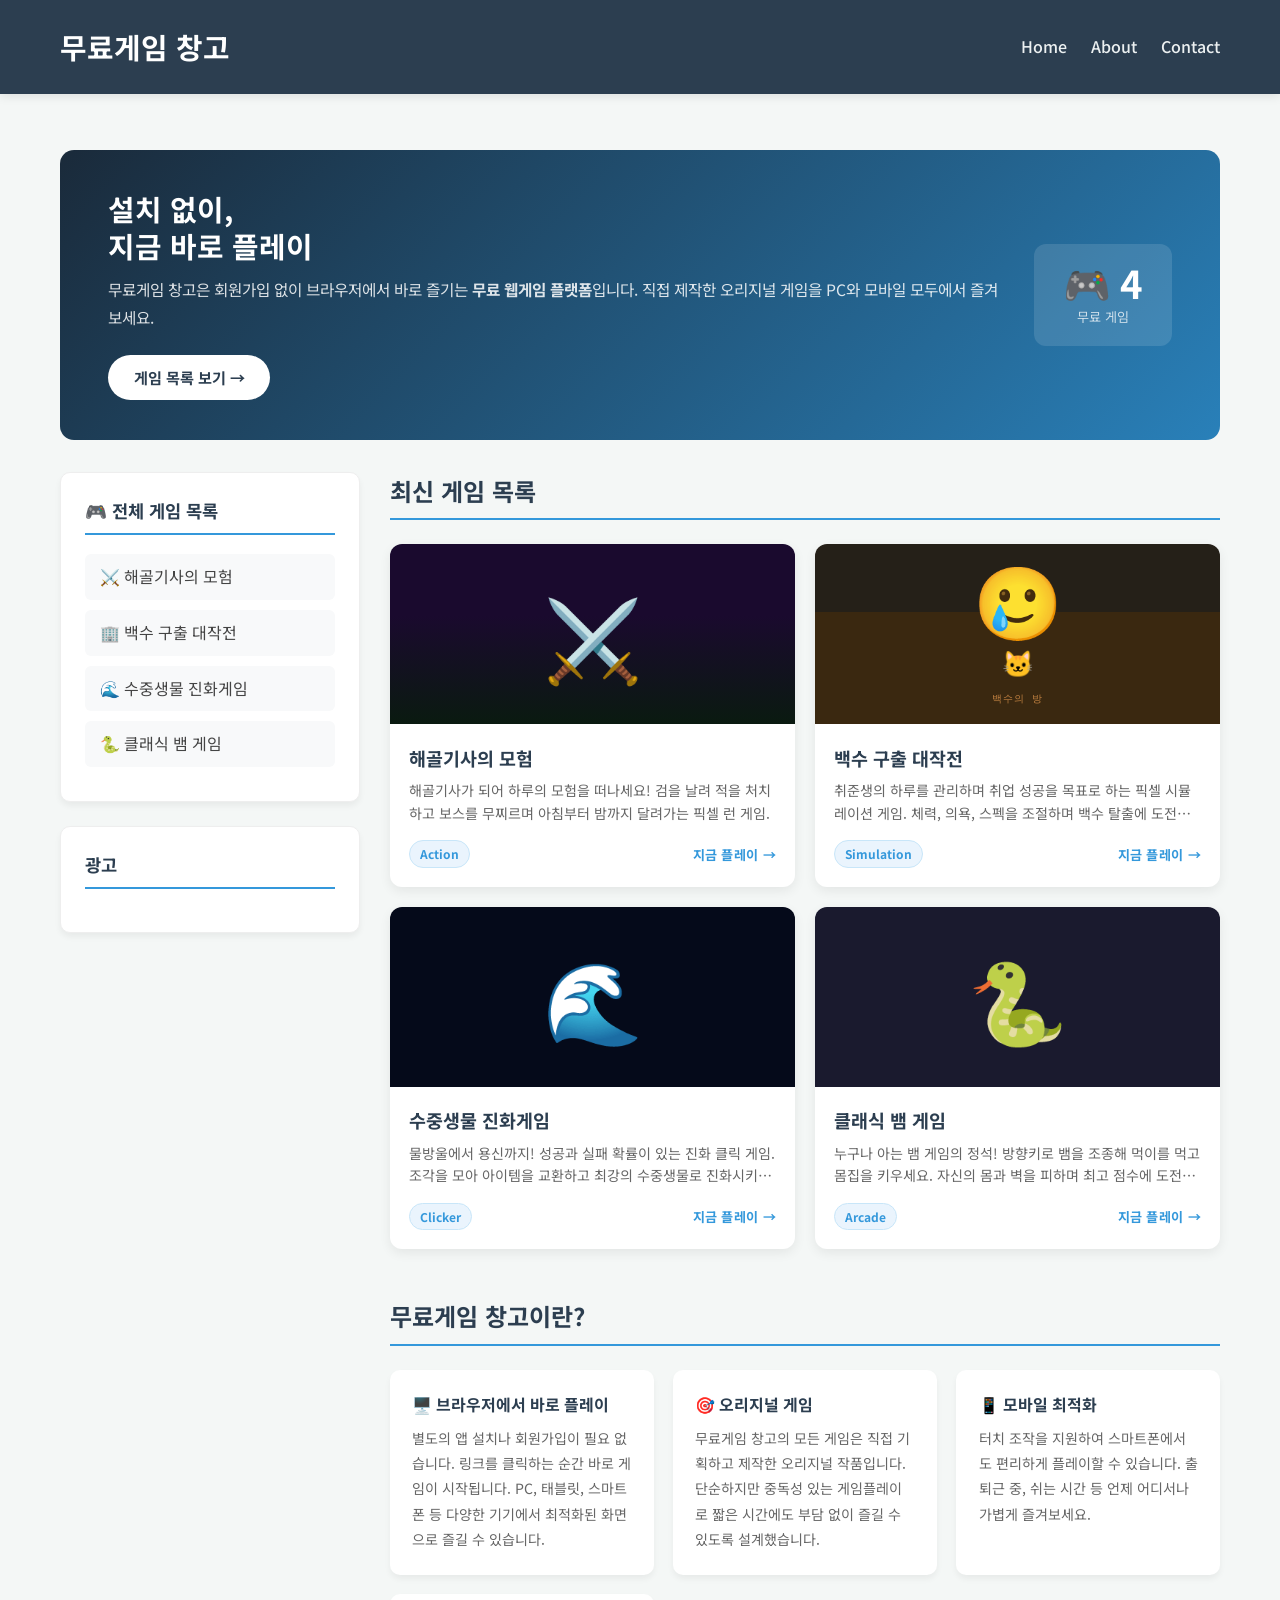
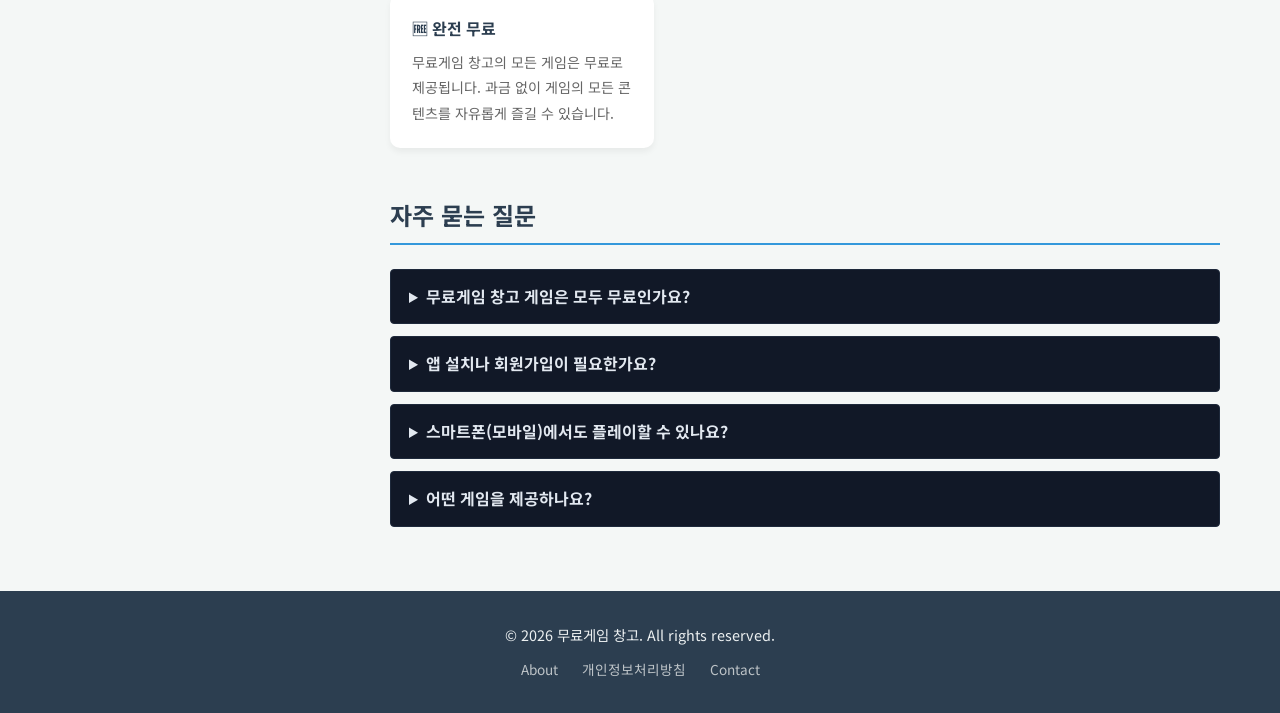
==== commit 76df416e: "feat: 포털명 무료게임 창고로 변경 Co-Authored-By: Claude Sonnet 4.6 <noreply@anthropic.com>" ====
--- a/index.html
+++ b/index.html
@@ -3,20 +3,20 @@
 <head>
     <meta charset="UTF-8">
     <meta name="viewport" content="width=device-width, initial-scale=1.0">
-    <title>무료게임터 — 설치없는 무료 웹게임 모음</title>
-    <meta name="description" content="무료게임터 — 설치·회원가입 없이 브라우저에서 바로 즐기는 무료 웹게임. 해골기사 런게임, 백수 시뮬레이션, 수중생물 진화게임, 뱀게임 4종 완전 무료.">
+    <title>무료게임 창고 — 설치없는 무료 웹게임 모음</title>
+    <meta name="description" content="무료게임 창고 — 설치·회원가입 없이 브라우저에서 바로 즐기는 무료 웹게임. 해골기사 런게임, 백수 시뮬레이션, 수중생물 진화게임, 뱀게임 4종 완전 무료.">
     <meta name="robots" content="index, follow">
     <meta name="keywords" content="무료게임, 무료 웹게임, 브라우저게임, 온라인게임, 설치없는게임, 뱀게임, 픽셀게임, 시뮬레이션게임, 클릭게임, 아케이드게임, 해골기사, 백수게임, 취준생게임, 수중생물진화게임, 모바일게임">
     <meta name="naver-site-verification" content="a60ce667fed3c7612b7364701ae4f0df9ac44468" />
     <link rel="canonical" href="https://game-vhy.pages.dev/">
     <!-- Open Graph -->
     <meta property="og:type" content="website">
-    <meta property="og:title" content="무료게임터 — 설치없는 무료 웹게임 모음">
+    <meta property="og:title" content="무료게임 창고 — 설치없는 무료 웹게임 모음">
     <meta property="og:description" content="설치·회원가입 없이 브라우저에서 바로 즐기는 무료 웹게임. 해골기사, 백수게임, 수중생물진화, 뱀게임 4종 완전 무료.">
     <meta property="og:url" content="https://game-vhy.pages.dev/">
     <meta property="og:locale" content="ko_KR">
     <meta name="twitter:card" content="summary">
-    <meta name="twitter:title" content="무료게임터 — 설치없는 무료 웹게임 모음">
+    <meta name="twitter:title" content="무료게임 창고 — 설치없는 무료 웹게임 모음">
     <meta name="twitter:description" content="설치·회원가입 없이 바로 즐기는 무료 웹게임. 4종 오리지널 게임 완전 무료.">
     <!-- JSON-LD 구조화 데이터 -->
     <script type="application/ld+json">
@@ -25,14 +25,14 @@
       "@graph": [
         {
           "@type": "WebSite",
-          "name": "무료게임터",
+          "name": "무료게임 창고",
           "url": "https://game-vhy.pages.dev/",
           "description": "설치 없이 바로 즐기는 무료 웹게임 플랫폼. 오리지널 게임을 브라우저에서 바로 플레이하세요.",
           "inLanguage": "ko"
         },
         {
           "@type": "Organization",
-          "name": "무료게임터",
+          "name": "무료게임 창고",
           "url": "https://game-vhy.pages.dev/",
           "description": "설치 없이 브라우저에서 바로 즐기는 무료 웹게임 플랫폼"
         },
@@ -41,8 +41,8 @@
           "mainEntity": [
             {
               "@type": "Question",
-              "name": "무료게임터 게임은 무료인가요?",
-              "acceptedAnswer": {"@type": "Answer", "text": "네, 무료게임터의 모든 게임은 완전 무료입니다. 과금 없이 모든 콘텐츠를 즐길 수 있습니다."}
+              "name": "무료게임 창고 게임은 무료인가요?",
+              "acceptedAnswer": {"@type": "Answer", "text": "네, 무료게임 창고의 모든 게임은 완전 무료입니다. 과금 없이 모든 콘텐츠를 즐길 수 있습니다."}
             },
             {
               "@type": "Question",
@@ -52,7 +52,7 @@
             {
               "@type": "Question",
               "name": "모바일(스마트폰)에서도 플레이할 수 있나요?",
-              "acceptedAnswer": {"@type": "Answer", "text": "네. 무료게임터의 모든 게임은 터치 조작을 지원하여 스마트폰과 태블릿에서도 즐길 수 있습니다."}
+              "acceptedAnswer": {"@type": "Answer", "text": "네. 무료게임 창고의 모든 게임은 터치 조작을 지원하여 스마트폰과 태블릿에서도 즐길 수 있습니다."}
             },
             {
               "@type": "Question",
@@ -63,7 +63,7 @@
         },
         {
           "@type": "ItemList",
-          "name": "무료게임터 게임 목록",
+          "name": "무료게임 창고 게임 목록",
           "itemListElement": [
             {
               "@type": "ListItem",
@@ -123,7 +123,7 @@
 <body>
     <header class="header">
         <div class="container header-container">
-            <h1 class="logo">무료게임터</h1>
+            <h1 class="logo">무료게임 창고</h1>
             <nav class="nav">
                 <ul>
                     <li><a href="index.html">Home</a></li>
@@ -149,7 +149,7 @@
         <div class="hero-text">
             <div class="hero-body">
                 <h2 class="hero-title">설치 없이,<br>지금 바로 플레이</h2>
-                <p class="hero-desc">무료게임터은 회원가입 없이 브라우저에서 바로 즐기는 <strong>무료 웹게임 플랫폼</strong>입니다. 직접 제작한 오리지널 게임을 PC와 모바일 모두에서 즐겨보세요.</p>
+                <p class="hero-desc">무료게임 창고은 회원가입 없이 브라우저에서 바로 즐기는 <strong>무료 웹게임 플랫폼</strong>입니다. 직접 제작한 오리지널 게임을 PC와 모바일 모두에서 즐겨보세요.</p>
                 <a href="#games" class="hero-btn">게임 목록 보기 →</a>
             </div>
             <div class="hero-badge">
@@ -251,7 +251,7 @@
 
             <!-- 사이트 소개 텍스트 섹션 (콘텐츠 보강) -->
             <section class="info-section">
-                <h2 class="section-title" style="margin-top: 3rem;">무료게임터이란?</h2>
+                <h2 class="section-title" style="margin-top: 3rem;">무료게임 창고이란?</h2>
                 <div class="info-grid">
                     <div class="info-item">
                         <h3>🖥️ 브라우저에서 바로 플레이</h3>
@@ -259,7 +259,7 @@
                     </div>
                     <div class="info-item">
                         <h3>🎯 오리지널 게임</h3>
-                        <p>무료게임터의 모든 게임은 직접 기획하고 제작한 오리지널 작품입니다. 단순하지만 중독성 있는 게임플레이로 짧은 시간에도 부담 없이 즐길 수 있도록 설계했습니다.</p>
+                        <p>무료게임 창고의 모든 게임은 직접 기획하고 제작한 오리지널 작품입니다. 단순하지만 중독성 있는 게임플레이로 짧은 시간에도 부담 없이 즐길 수 있도록 설계했습니다.</p>
                     </div>
                     <div class="info-item">
                         <h3>📱 모바일 최적화</h3>
@@ -267,7 +267,7 @@
                     </div>
                     <div class="info-item">
                         <h3>🆓 완전 무료</h3>
-                        <p>무료게임터의 모든 게임은 무료로 제공됩니다. 과금 없이 게임의 모든 콘텐츠를 자유롭게 즐길 수 있습니다.</p>
+                        <p>무료게임 창고의 모든 게임은 무료로 제공됩니다. 과금 없이 게임의 모든 콘텐츠를 자유롭게 즐길 수 있습니다.</p>
                     </div>
                 </div>
             </section>
@@ -277,8 +277,8 @@
                 <h2 class="section-title">자주 묻는 질문</h2>
                 <div style="display:flex;flex-direction:column;gap:12px;margin-top:1rem;">
                     <details style="background:#111827;border:1px solid #1e293b;border-radius:4px;padding:14px 18px;">
-                        <summary style="cursor:pointer;font-weight:700;color:#e2e8f0;">무료게임터 게임은 모두 무료인가요?</summary>
-                        <p style="margin-top:8px;color:#94a3b8;line-height:1.8;">네, 무료게임터의 모든 게임은 완전 무료입니다. 유료 결제 없이 모든 콘텐츠를 즐길 수 있습니다.</p>
+                        <summary style="cursor:pointer;font-weight:700;color:#e2e8f0;">무료게임 창고 게임은 모두 무료인가요?</summary>
+                        <p style="margin-top:8px;color:#94a3b8;line-height:1.8;">네, 무료게임 창고의 모든 게임은 완전 무료입니다. 유료 결제 없이 모든 콘텐츠를 즐길 수 있습니다.</p>
                     </details>
                     <details style="background:#111827;border:1px solid #1e293b;border-radius:4px;padding:14px 18px;">
                         <summary style="cursor:pointer;font-weight:700;color:#e2e8f0;">앱 설치나 회원가입이 필요한가요?</summary>
@@ -299,7 +299,7 @@
 
     <footer class="footer">
         <div class="container footer-container">
-            <p>&copy; 2026 무료게임터. All rights reserved.</p>
+            <p>&copy; 2026 무료게임 창고. All rights reserved.</p>
             <div class="footer-links">
                 <a href="about.html">About</a>
                 <a href="privacy.html">개인정보처리방침</a>
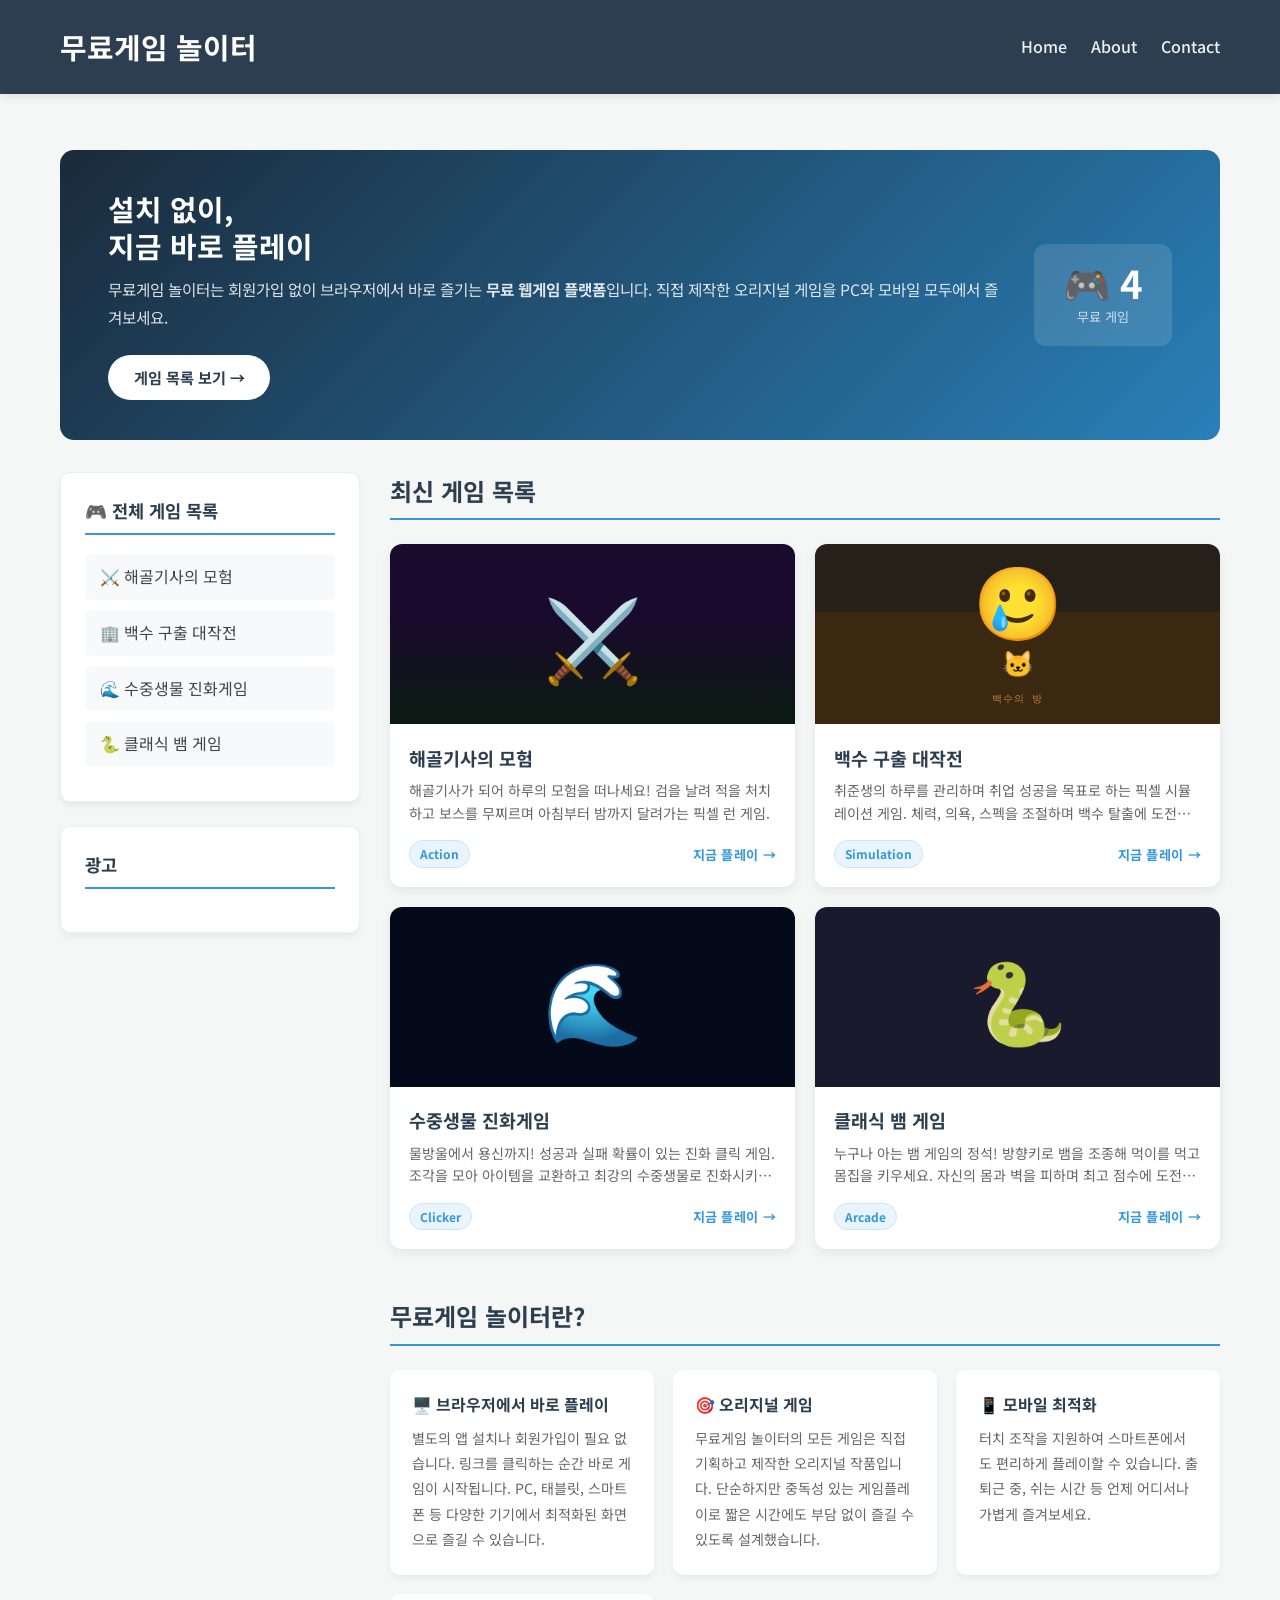
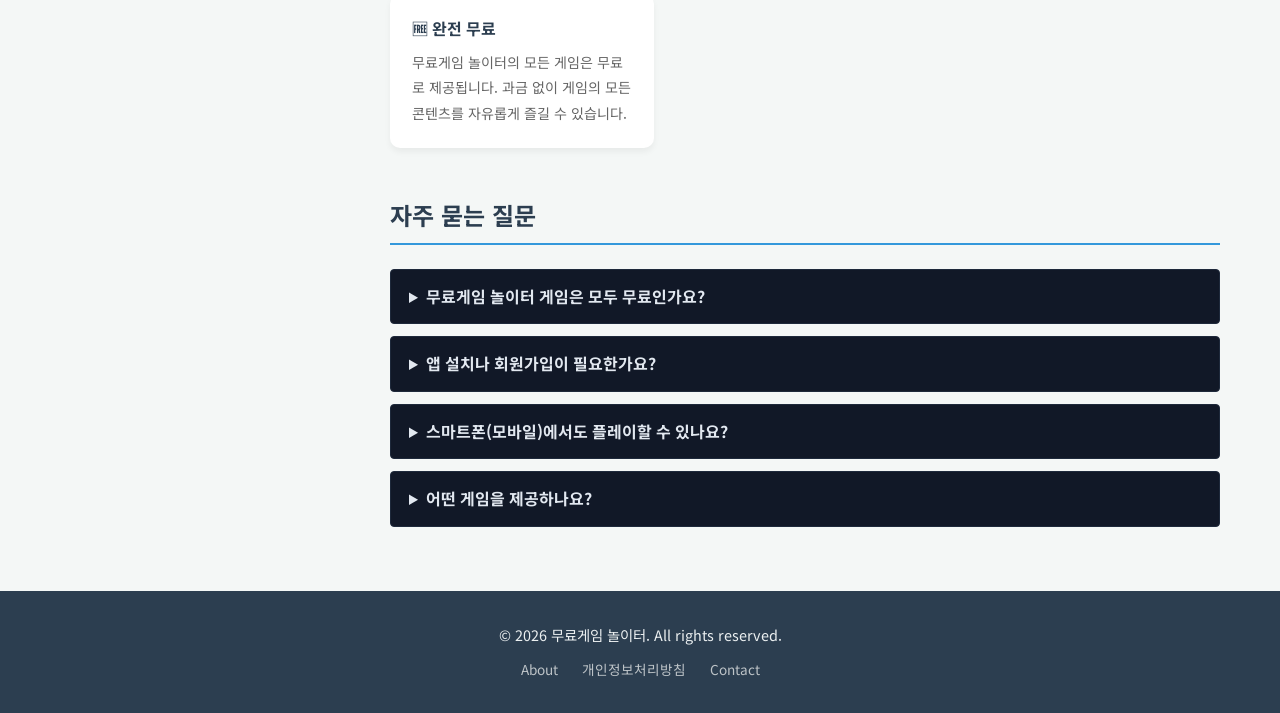
==== commit 90d88004: "feat: 포털명 무료게임 놀이터로 변경 + 조사 교정 Co-Authored-By: Claude Sonnet 4.6 <noreply@anthropic.com>" ====
--- a/index.html
+++ b/index.html
@@ -3,20 +3,20 @@
 <head>
     <meta charset="UTF-8">
     <meta name="viewport" content="width=device-width, initial-scale=1.0">
-    <title>무료게임 창고 — 설치없는 무료 웹게임 모음</title>
-    <meta name="description" content="무료게임 창고 — 설치·회원가입 없이 브라우저에서 바로 즐기는 무료 웹게임. 해골기사 런게임, 백수 시뮬레이션, 수중생물 진화게임, 뱀게임 4종 완전 무료.">
+    <title>무료게임 놀이터 — 설치없는 무료 웹게임 모음</title>
+    <meta name="description" content="무료게임 놀이터 — 설치·회원가입 없이 브라우저에서 바로 즐기는 무료 웹게임. 해골기사 런게임, 백수 시뮬레이션, 수중생물 진화게임, 뱀게임 4종 완전 무료.">
     <meta name="robots" content="index, follow">
     <meta name="keywords" content="무료게임, 무료 웹게임, 브라우저게임, 온라인게임, 설치없는게임, 뱀게임, 픽셀게임, 시뮬레이션게임, 클릭게임, 아케이드게임, 해골기사, 백수게임, 취준생게임, 수중생물진화게임, 모바일게임">
     <meta name="naver-site-verification" content="a60ce667fed3c7612b7364701ae4f0df9ac44468" />
     <link rel="canonical" href="https://game-vhy.pages.dev/">
     <!-- Open Graph -->
     <meta property="og:type" content="website">
-    <meta property="og:title" content="무료게임 창고 — 설치없는 무료 웹게임 모음">
+    <meta property="og:title" content="무료게임 놀이터 — 설치없는 무료 웹게임 모음">
     <meta property="og:description" content="설치·회원가입 없이 브라우저에서 바로 즐기는 무료 웹게임. 해골기사, 백수게임, 수중생물진화, 뱀게임 4종 완전 무료.">
     <meta property="og:url" content="https://game-vhy.pages.dev/">
     <meta property="og:locale" content="ko_KR">
     <meta name="twitter:card" content="summary">
-    <meta name="twitter:title" content="무료게임 창고 — 설치없는 무료 웹게임 모음">
+    <meta name="twitter:title" content="무료게임 놀이터 — 설치없는 무료 웹게임 모음">
     <meta name="twitter:description" content="설치·회원가입 없이 바로 즐기는 무료 웹게임. 4종 오리지널 게임 완전 무료.">
     <!-- JSON-LD 구조화 데이터 -->
     <script type="application/ld+json">
@@ -25,14 +25,14 @@
       "@graph": [
         {
           "@type": "WebSite",
-          "name": "무료게임 창고",
+          "name": "무료게임 놀이터",
           "url": "https://game-vhy.pages.dev/",
           "description": "설치 없이 바로 즐기는 무료 웹게임 플랫폼. 오리지널 게임을 브라우저에서 바로 플레이하세요.",
           "inLanguage": "ko"
         },
         {
           "@type": "Organization",
-          "name": "무료게임 창고",
+          "name": "무료게임 놀이터",
           "url": "https://game-vhy.pages.dev/",
           "description": "설치 없이 브라우저에서 바로 즐기는 무료 웹게임 플랫폼"
         },
@@ -41,8 +41,8 @@
           "mainEntity": [
             {
               "@type": "Question",
-              "name": "무료게임 창고 게임은 무료인가요?",
-              "acceptedAnswer": {"@type": "Answer", "text": "네, 무료게임 창고의 모든 게임은 완전 무료입니다. 과금 없이 모든 콘텐츠를 즐길 수 있습니다."}
+              "name": "무료게임 놀이터 게임은 무료인가요?",
+              "acceptedAnswer": {"@type": "Answer", "text": "네, 무료게임 놀이터의 모든 게임은 완전 무료입니다. 과금 없이 모든 콘텐츠를 즐길 수 있습니다."}
             },
             {
               "@type": "Question",
@@ -52,7 +52,7 @@
             {
               "@type": "Question",
               "name": "모바일(스마트폰)에서도 플레이할 수 있나요?",
-              "acceptedAnswer": {"@type": "Answer", "text": "네. 무료게임 창고의 모든 게임은 터치 조작을 지원하여 스마트폰과 태블릿에서도 즐길 수 있습니다."}
+              "acceptedAnswer": {"@type": "Answer", "text": "네. 무료게임 놀이터의 모든 게임은 터치 조작을 지원하여 스마트폰과 태블릿에서도 즐길 수 있습니다."}
             },
             {
               "@type": "Question",
@@ -63,7 +63,7 @@
         },
         {
           "@type": "ItemList",
-          "name": "무료게임 창고 게임 목록",
+          "name": "무료게임 놀이터 게임 목록",
           "itemListElement": [
             {
               "@type": "ListItem",
@@ -123,7 +123,7 @@
 <body>
     <header class="header">
         <div class="container header-container">
-            <h1 class="logo">무료게임 창고</h1>
+            <h1 class="logo">무료게임 놀이터</h1>
             <nav class="nav">
                 <ul>
                     <li><a href="index.html">Home</a></li>
@@ -149,7 +149,7 @@
         <div class="hero-text">
             <div class="hero-body">
                 <h2 class="hero-title">설치 없이,<br>지금 바로 플레이</h2>
-                <p class="hero-desc">무료게임 창고은 회원가입 없이 브라우저에서 바로 즐기는 <strong>무료 웹게임 플랫폼</strong>입니다. 직접 제작한 오리지널 게임을 PC와 모바일 모두에서 즐겨보세요.</p>
+                <p class="hero-desc">무료게임 놀이터는 회원가입 없이 브라우저에서 바로 즐기는 <strong>무료 웹게임 플랫폼</strong>입니다. 직접 제작한 오리지널 게임을 PC와 모바일 모두에서 즐겨보세요.</p>
                 <a href="#games" class="hero-btn">게임 목록 보기 →</a>
             </div>
             <div class="hero-badge">
@@ -251,7 +251,7 @@
 
             <!-- 사이트 소개 텍스트 섹션 (콘텐츠 보강) -->
             <section class="info-section">
-                <h2 class="section-title" style="margin-top: 3rem;">무료게임 창고이란?</h2>
+                <h2 class="section-title" style="margin-top: 3rem;">무료게임 놀이터란?</h2>
                 <div class="info-grid">
                     <div class="info-item">
                         <h3>🖥️ 브라우저에서 바로 플레이</h3>
@@ -259,7 +259,7 @@
                     </div>
                     <div class="info-item">
                         <h3>🎯 오리지널 게임</h3>
-                        <p>무료게임 창고의 모든 게임은 직접 기획하고 제작한 오리지널 작품입니다. 단순하지만 중독성 있는 게임플레이로 짧은 시간에도 부담 없이 즐길 수 있도록 설계했습니다.</p>
+                        <p>무료게임 놀이터의 모든 게임은 직접 기획하고 제작한 오리지널 작품입니다. 단순하지만 중독성 있는 게임플레이로 짧은 시간에도 부담 없이 즐길 수 있도록 설계했습니다.</p>
                     </div>
                     <div class="info-item">
                         <h3>📱 모바일 최적화</h3>
@@ -267,7 +267,7 @@
                     </div>
                     <div class="info-item">
                         <h3>🆓 완전 무료</h3>
-                        <p>무료게임 창고의 모든 게임은 무료로 제공됩니다. 과금 없이 게임의 모든 콘텐츠를 자유롭게 즐길 수 있습니다.</p>
+                        <p>무료게임 놀이터의 모든 게임은 무료로 제공됩니다. 과금 없이 게임의 모든 콘텐츠를 자유롭게 즐길 수 있습니다.</p>
                     </div>
                 </div>
             </section>
@@ -277,8 +277,8 @@
                 <h2 class="section-title">자주 묻는 질문</h2>
                 <div style="display:flex;flex-direction:column;gap:12px;margin-top:1rem;">
                     <details style="background:#111827;border:1px solid #1e293b;border-radius:4px;padding:14px 18px;">
-                        <summary style="cursor:pointer;font-weight:700;color:#e2e8f0;">무료게임 창고 게임은 모두 무료인가요?</summary>
-                        <p style="margin-top:8px;color:#94a3b8;line-height:1.8;">네, 무료게임 창고의 모든 게임은 완전 무료입니다. 유료 결제 없이 모든 콘텐츠를 즐길 수 있습니다.</p>
+                        <summary style="cursor:pointer;font-weight:700;color:#e2e8f0;">무료게임 놀이터 게임은 모두 무료인가요?</summary>
+                        <p style="margin-top:8px;color:#94a3b8;line-height:1.8;">네, 무료게임 놀이터의 모든 게임은 완전 무료입니다. 유료 결제 없이 모든 콘텐츠를 즐길 수 있습니다.</p>
                     </details>
                     <details style="background:#111827;border:1px solid #1e293b;border-radius:4px;padding:14px 18px;">
                         <summary style="cursor:pointer;font-weight:700;color:#e2e8f0;">앱 설치나 회원가입이 필요한가요?</summary>
@@ -299,7 +299,7 @@
 
     <footer class="footer">
         <div class="container footer-container">
-            <p>&copy; 2026 무료게임 창고. All rights reserved.</p>
+            <p>&copy; 2026 무료게임 놀이터. All rights reserved.</p>
             <div class="footer-links">
                 <a href="about.html">About</a>
                 <a href="privacy.html">개인정보처리방침</a>
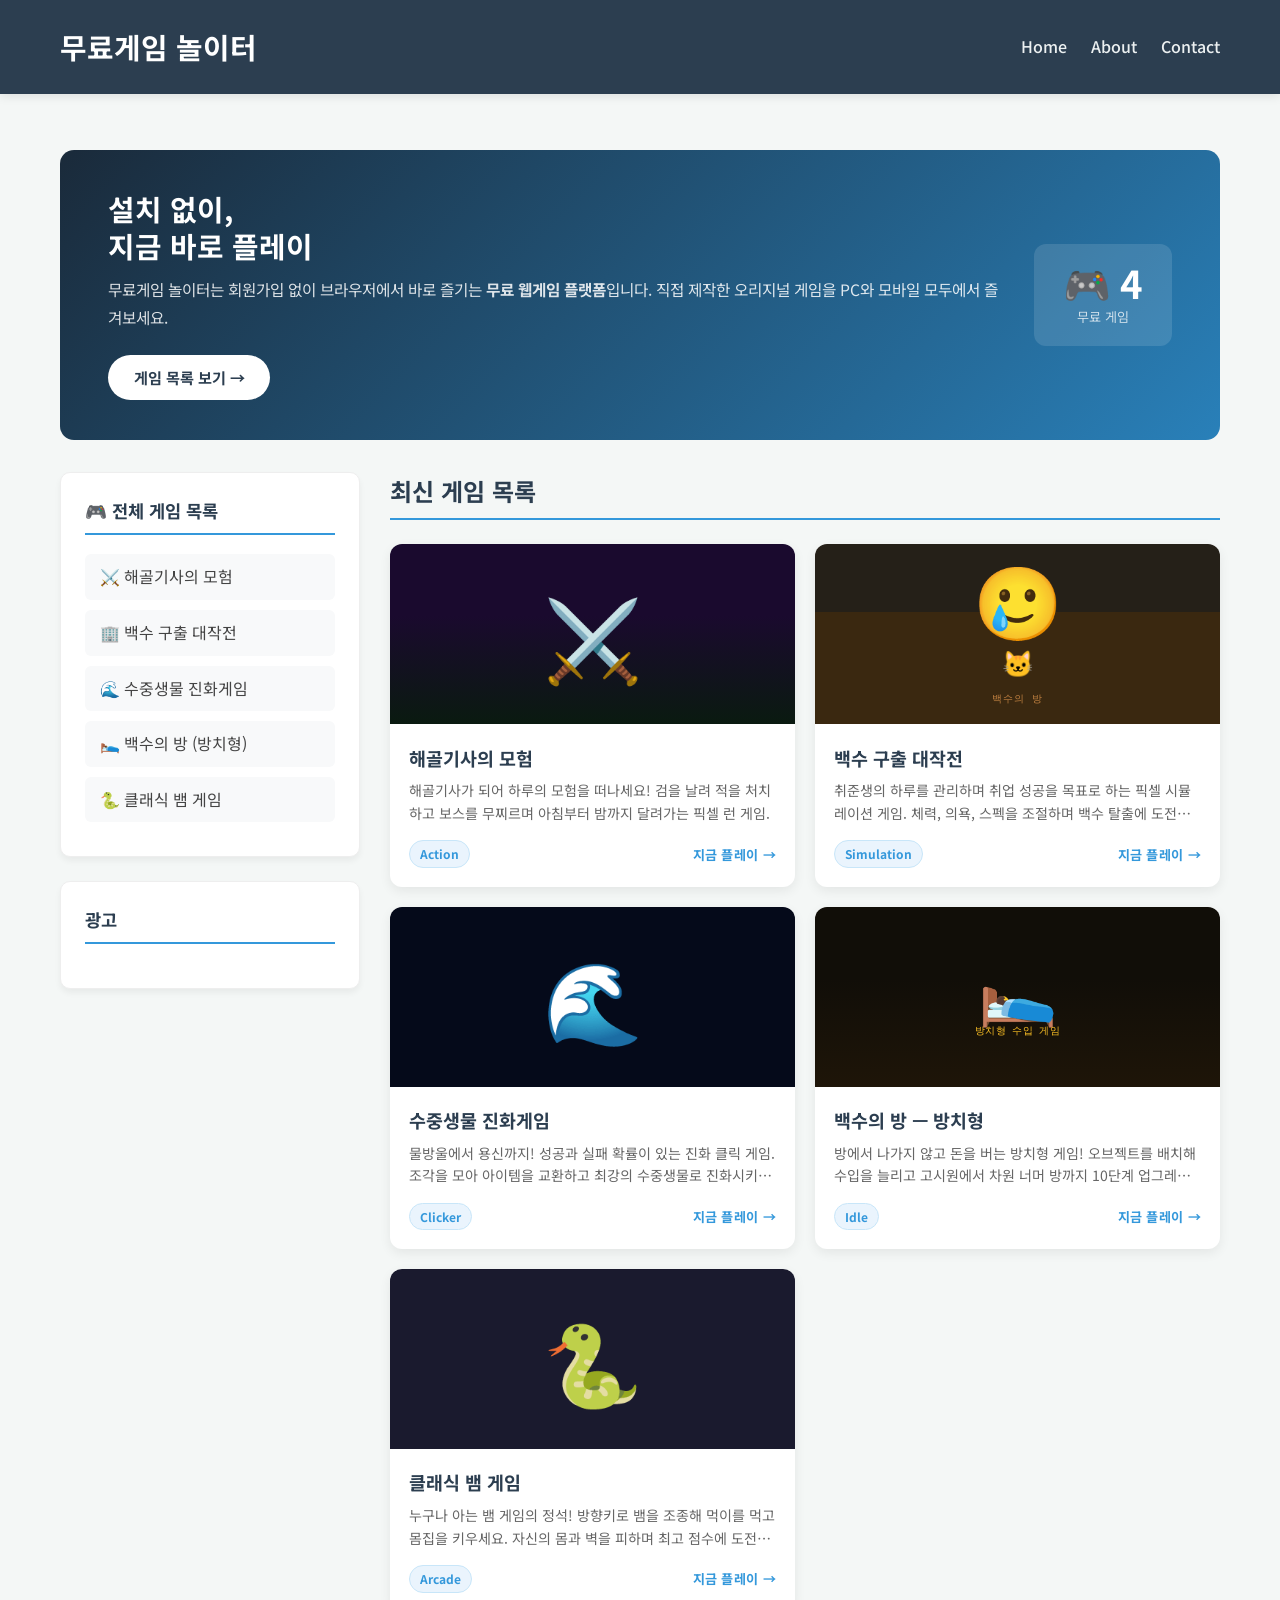
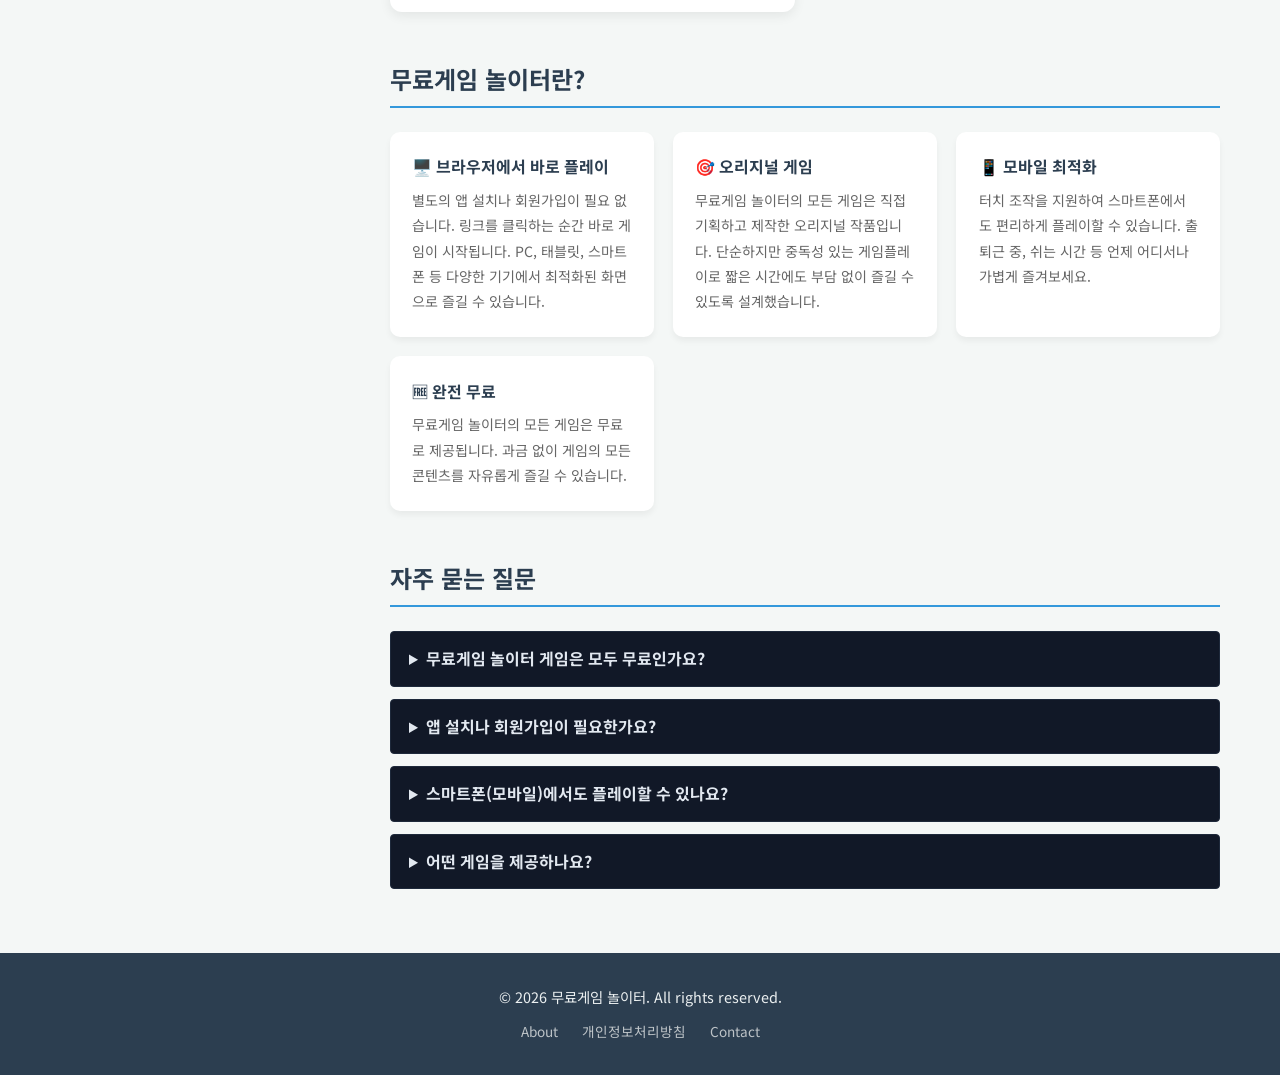
==== commit 60dd6b8d: "feat: 백수의 방 방치형 게임 추가 - 고시원→차원너머 10단계 방 업그레이드 - 오브젝트 20종 (초반~최후반 해금), 각 4단계 업그레이드 - 랜덤 이벤트 10종 (버프/금" ====
--- a/index.html
+++ b/index.html
@@ -167,6 +167,7 @@
                     <li><a href="games/skull-knight/index.html">⚔️ 해골기사의 모험</a></li>
                     <li><a href="games/baksoo-game/index.html">🏢 백수 구출 대작전</a></li>
                     <li><a href="games/aqua-evolution/index.html">🌊 수중생물 진화게임</a></li>
+                    <li><a href="games/idle-room/index.html">🛌 백수의 방 (방치형)</a></li>
                     <li><a href="games/snake/index.html">🐍 클래식 뱀 게임</a></li>
                 </ul>
             </div>
@@ -228,6 +229,22 @@
                         <p class="game-desc">물방울에서 용신까지! 성공과 실패 확률이 있는 진화 클릭 게임. 조각을 모아 아이템을 교환하고 최강의 수중생물로 진화시키세요.</p>
                         <div class="game-card-footer">
                             <span class="game-category">Clicker</span>
+                            <span class="game-play-btn">지금 플레이 →</span>
+                        </div>
+                    </div>
+                </a>
+
+                <!-- Game Card 4: 백수의 방 방치형 -->
+                <a href="games/idle-room/index.html" class="game-card">
+                    <div class="game-thumbnail" style="background: linear-gradient(180deg, #110e08 40%, #1e1508 100%); display: flex; flex-direction: column; align-items: center; justify-content: center; gap: 6px;">
+                        <div style="font-size:4rem; line-height:1;">🛌</div>
+                        <div style="font-size:0.6rem; color:#fbbf24; letter-spacing:0.05em; font-family:monospace;">방치형 수입 게임</div>
+                    </div>
+                    <div class="game-info">
+                        <h3 class="game-title">백수의 방 — 방치형</h3>
+                        <p class="game-desc">방에서 나가지 않고 돈을 버는 방치형 게임! 오브젝트를 배치해 수입을 늘리고 고시원에서 차원 너머 방까지 10단계 업그레이드에 도전하세요.</p>
+                        <div class="game-card-footer">
+                            <span class="game-category">Idle</span>
                             <span class="game-play-btn">지금 플레이 →</span>
                         </div>
                     </div>
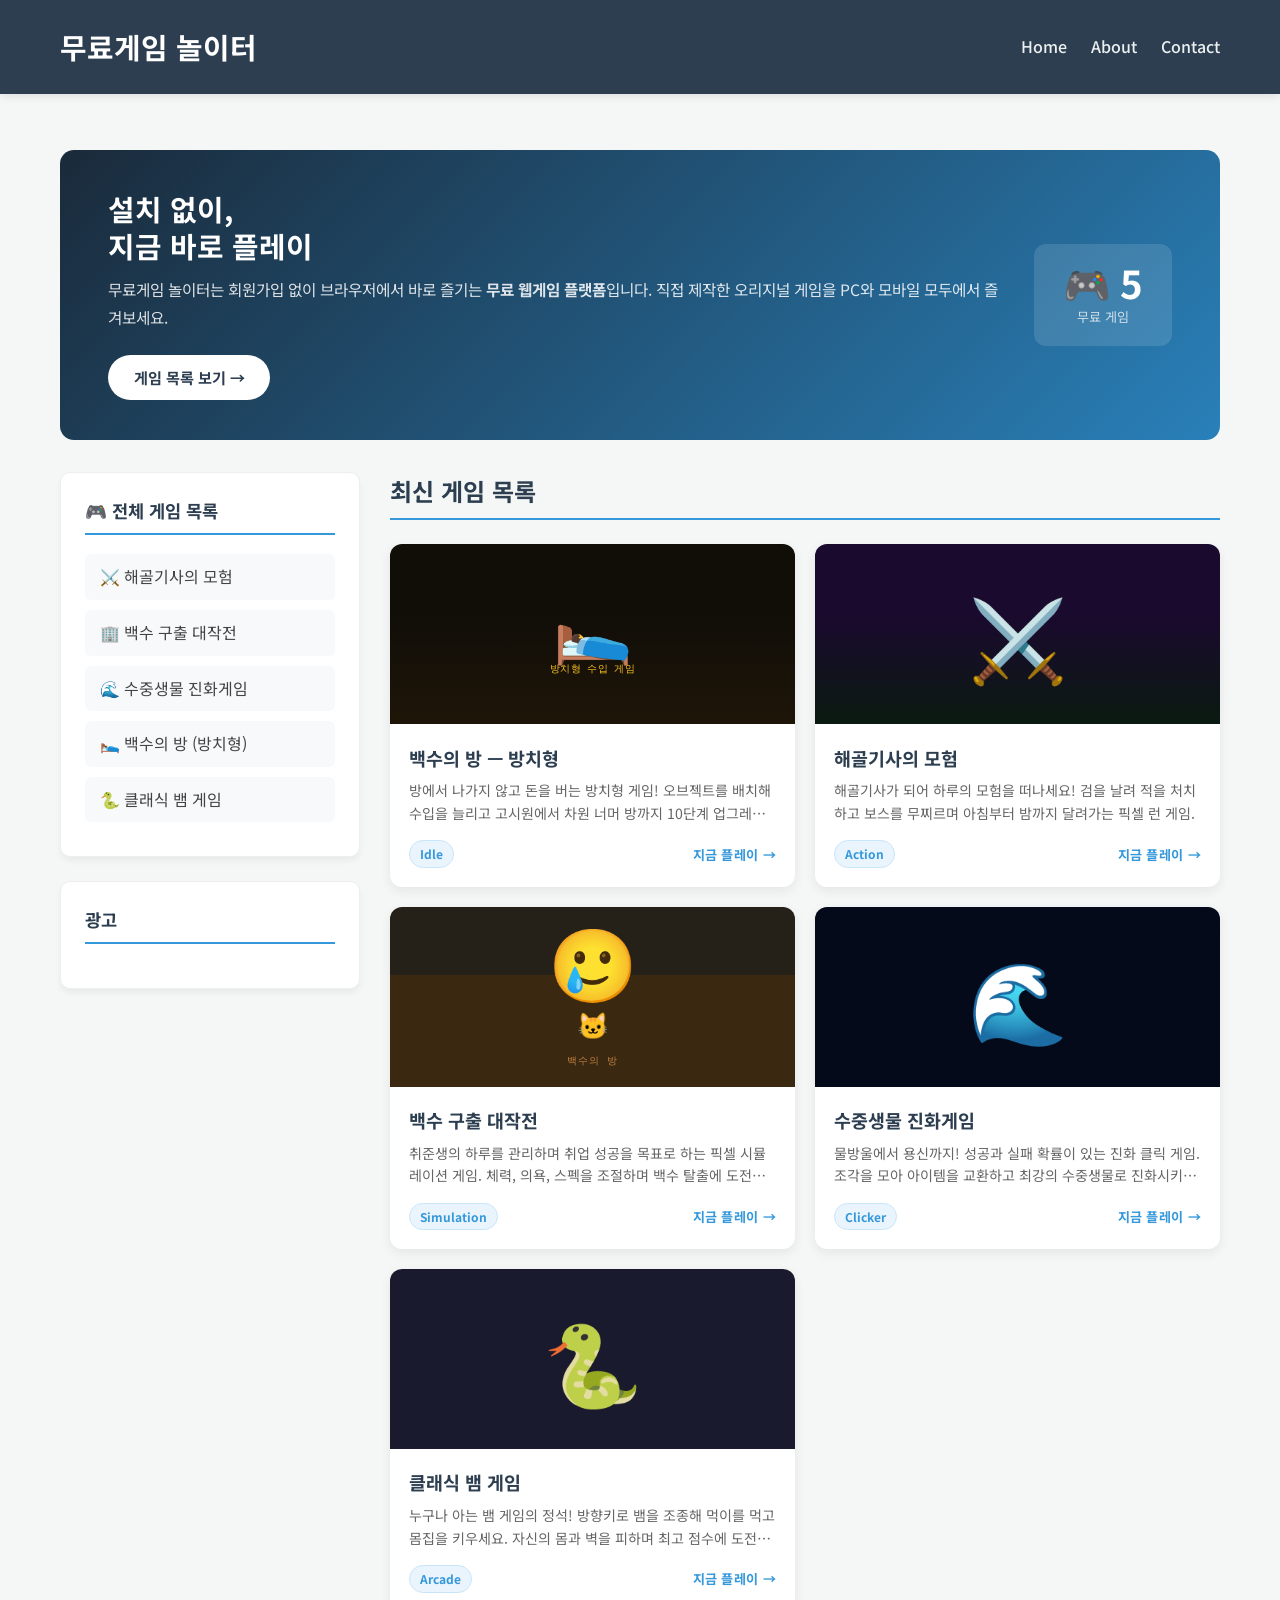
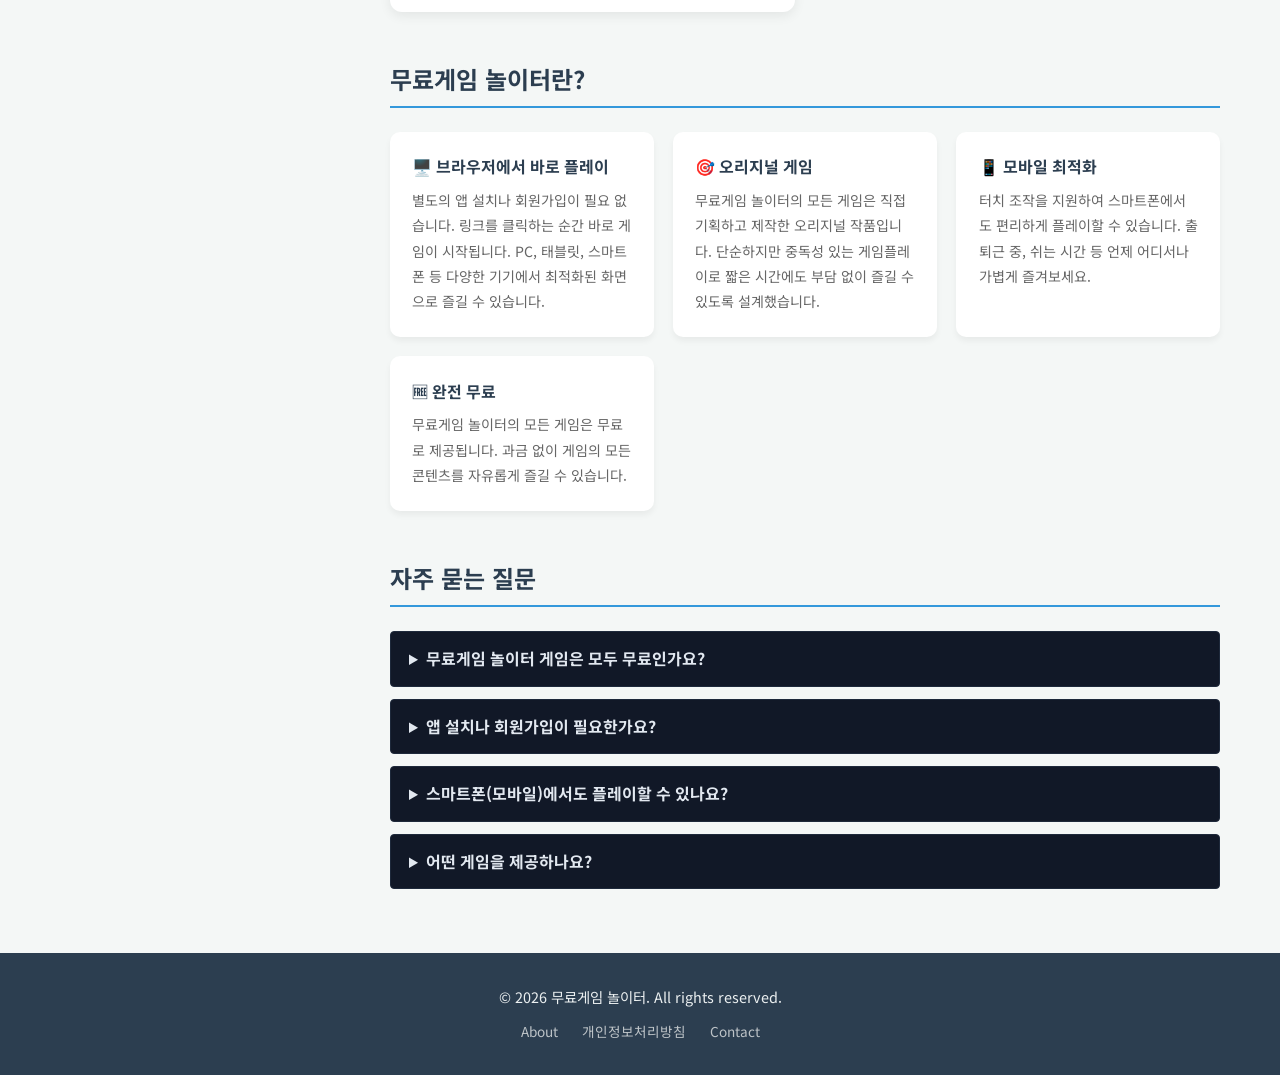
==== commit f0530670: "fix/feat: 게임 수 5개 표시, 백수의방 카드 1순위, 캐릭터 고정+확대, 글자 크기 개선 - index.html: 배지 4→5개, 백수의방 카드 맨 앞으로 이동 - idl" ====
--- a/index.html
+++ b/index.html
@@ -153,7 +153,7 @@
                 <a href="#games" class="hero-btn">게임 목록 보기 →</a>
             </div>
             <div class="hero-badge">
-                <div class="num">🎮 4</div>
+                <div class="num">🎮 5</div>
                 <div class="label">무료 게임</div>
             </div>
         </div>
@@ -187,7 +187,23 @@
         <section class="game-section">
             <h2 class="section-title" id="games">최신 게임 목록</h2>
             <div class="game-grid">
-                <!-- Game Card 0: 해골기사의 모험 (최신) -->
+                <!-- Game Card: 백수의 방 방치형 (최신) -->
+                <a href="games/idle-room/index.html" class="game-card">
+                    <div class="game-thumbnail" style="background: linear-gradient(180deg, #110e08 40%, #1e1508 100%); display: flex; flex-direction: column; align-items: center; justify-content: center; gap: 6px;">
+                        <div style="font-size:4rem; line-height:1;">🛌</div>
+                        <div style="font-size:0.6rem; color:#fbbf24; letter-spacing:0.05em; font-family:monospace;">방치형 수입 게임</div>
+                    </div>
+                    <div class="game-info">
+                        <h3 class="game-title">백수의 방 — 방치형</h3>
+                        <p class="game-desc">방에서 나가지 않고 돈을 버는 방치형 게임! 오브젝트를 배치해 수입을 늘리고 고시원에서 차원 너머 방까지 10단계 업그레이드에 도전하세요.</p>
+                        <div class="game-card-footer">
+                            <span class="game-category">Idle</span>
+                            <span class="game-play-btn">지금 플레이 →</span>
+                        </div>
+                    </div>
+                </a>
+
+                <!-- Game Card: 해골기사의 모험 -->
                 <a href="games/skull-knight/index.html" class="game-card">
                     <div class="game-thumbnail" style="background: linear-gradient(180deg, #1a0a2e 40%, #0a1a10 100%); display: flex; align-items: center; justify-content: center; font-size: 5rem;">
                         ⚔️
@@ -202,7 +218,7 @@
                     </div>
                 </a>
 
-                <!-- Game Card 1: 백수 구출 대작전 -->
+                <!-- Game Card: 백수 구출 대작전 -->
                 <a href="games/baksoo-game/index.html" class="game-card">
                     <div class="game-thumbnail" style="background: linear-gradient(180deg, #252018 38%, #3a2810 38%); display: flex; flex-direction: column; align-items: center; justify-content: center; gap: 8px;">
                         <div style="font-size:4.5rem; line-height:1;">🥲</div>
@@ -219,7 +235,7 @@
                     </div>
                 </a>
 
-                <!-- Game Card 2: 수중생물 진화게임 -->
+                <!-- Game Card: 수중생물 진화게임 -->
                 <a href="games/aqua-evolution/index.html" class="game-card">
                     <div class="game-thumbnail" style="background: #050a1a; display: flex; align-items: center; justify-content: center; font-size: 5rem;">
                         🌊
@@ -234,23 +250,7 @@
                     </div>
                 </a>
 
-                <!-- Game Card 4: 백수의 방 방치형 -->
-                <a href="games/idle-room/index.html" class="game-card">
-                    <div class="game-thumbnail" style="background: linear-gradient(180deg, #110e08 40%, #1e1508 100%); display: flex; flex-direction: column; align-items: center; justify-content: center; gap: 6px;">
-                        <div style="font-size:4rem; line-height:1;">🛌</div>
-                        <div style="font-size:0.6rem; color:#fbbf24; letter-spacing:0.05em; font-family:monospace;">방치형 수입 게임</div>
-                    </div>
-                    <div class="game-info">
-                        <h3 class="game-title">백수의 방 — 방치형</h3>
-                        <p class="game-desc">방에서 나가지 않고 돈을 버는 방치형 게임! 오브젝트를 배치해 수입을 늘리고 고시원에서 차원 너머 방까지 10단계 업그레이드에 도전하세요.</p>
-                        <div class="game-card-footer">
-                            <span class="game-category">Idle</span>
-                            <span class="game-play-btn">지금 플레이 →</span>
-                        </div>
-                    </div>
-                </a>
-
-                <!-- Game Card 3: 뱀 게임 -->
+                <!-- Game Card: 뱀 게임 -->
                 <a href="games/snake/index.html" class="game-card">
                     <div class="game-thumbnail" style="background: #1a1a2e; display: flex; align-items: center; justify-content: center; font-size: 5rem;">
                         🐍
